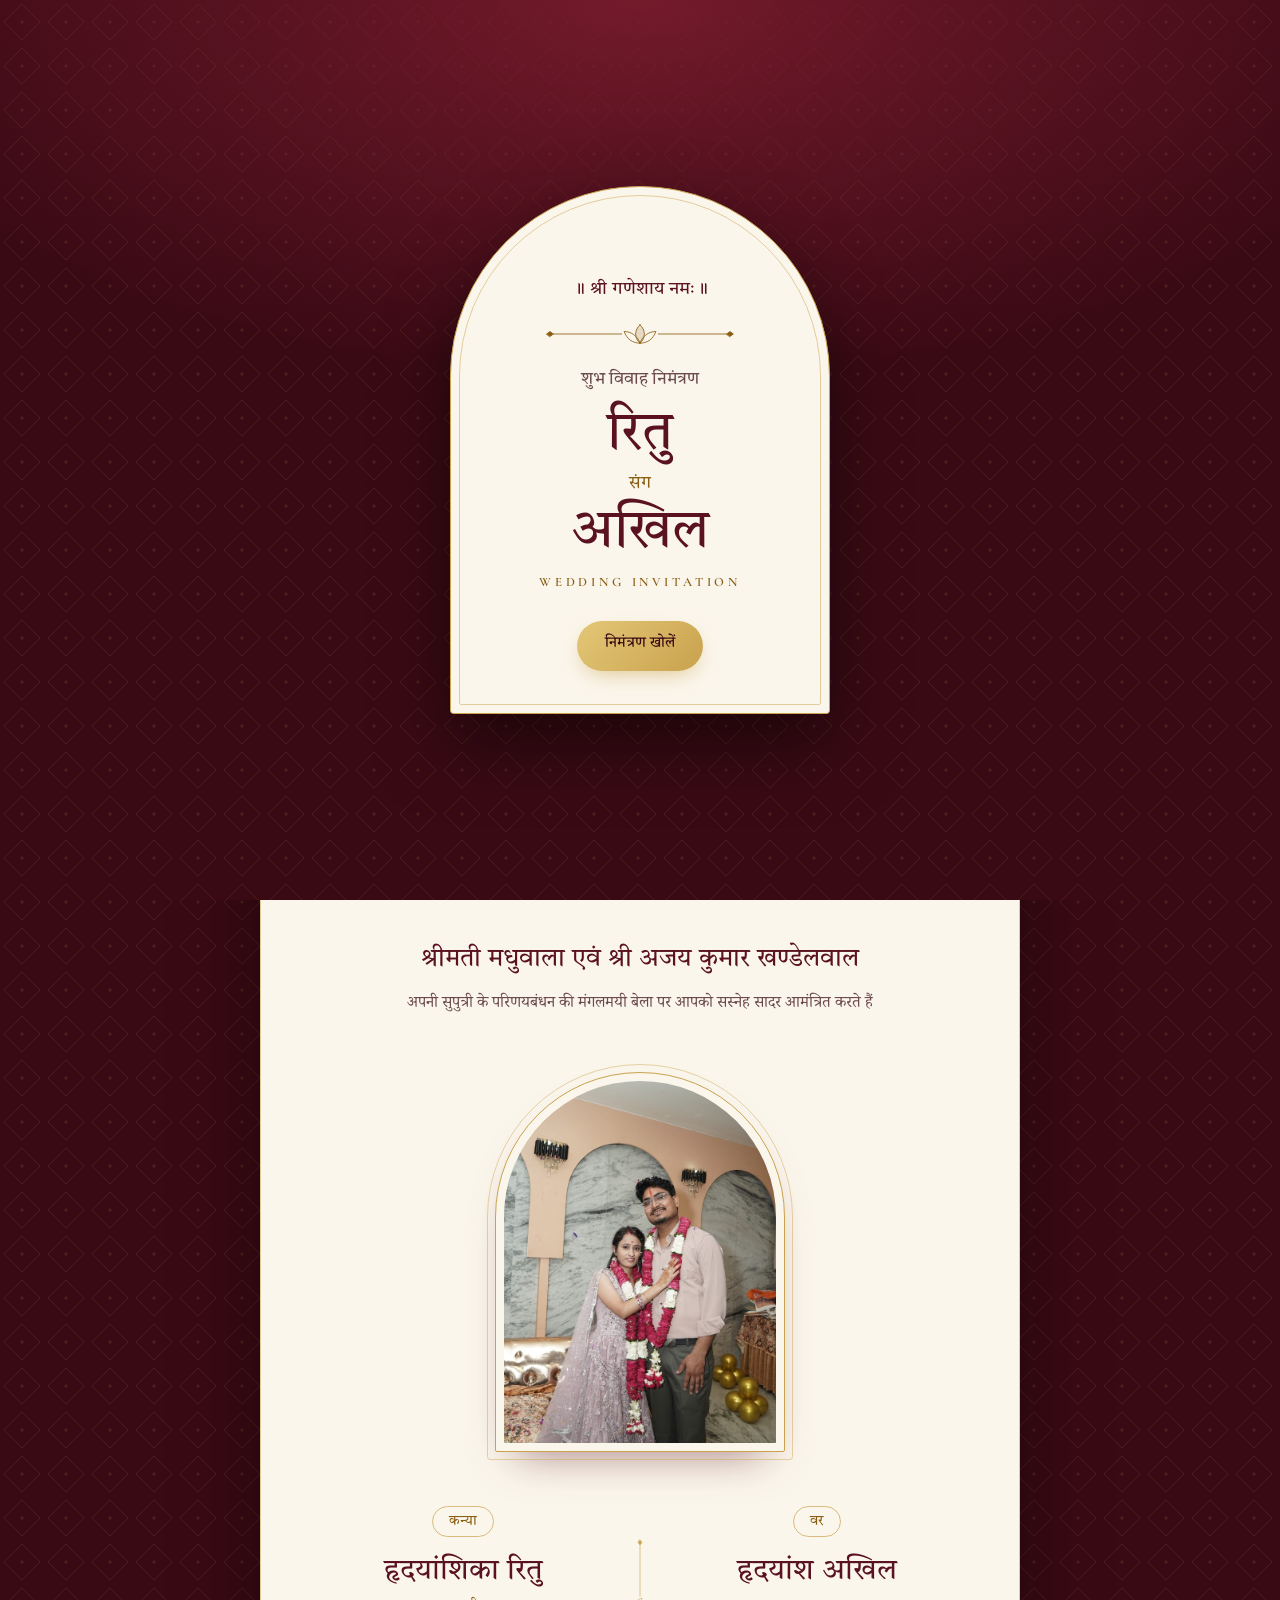
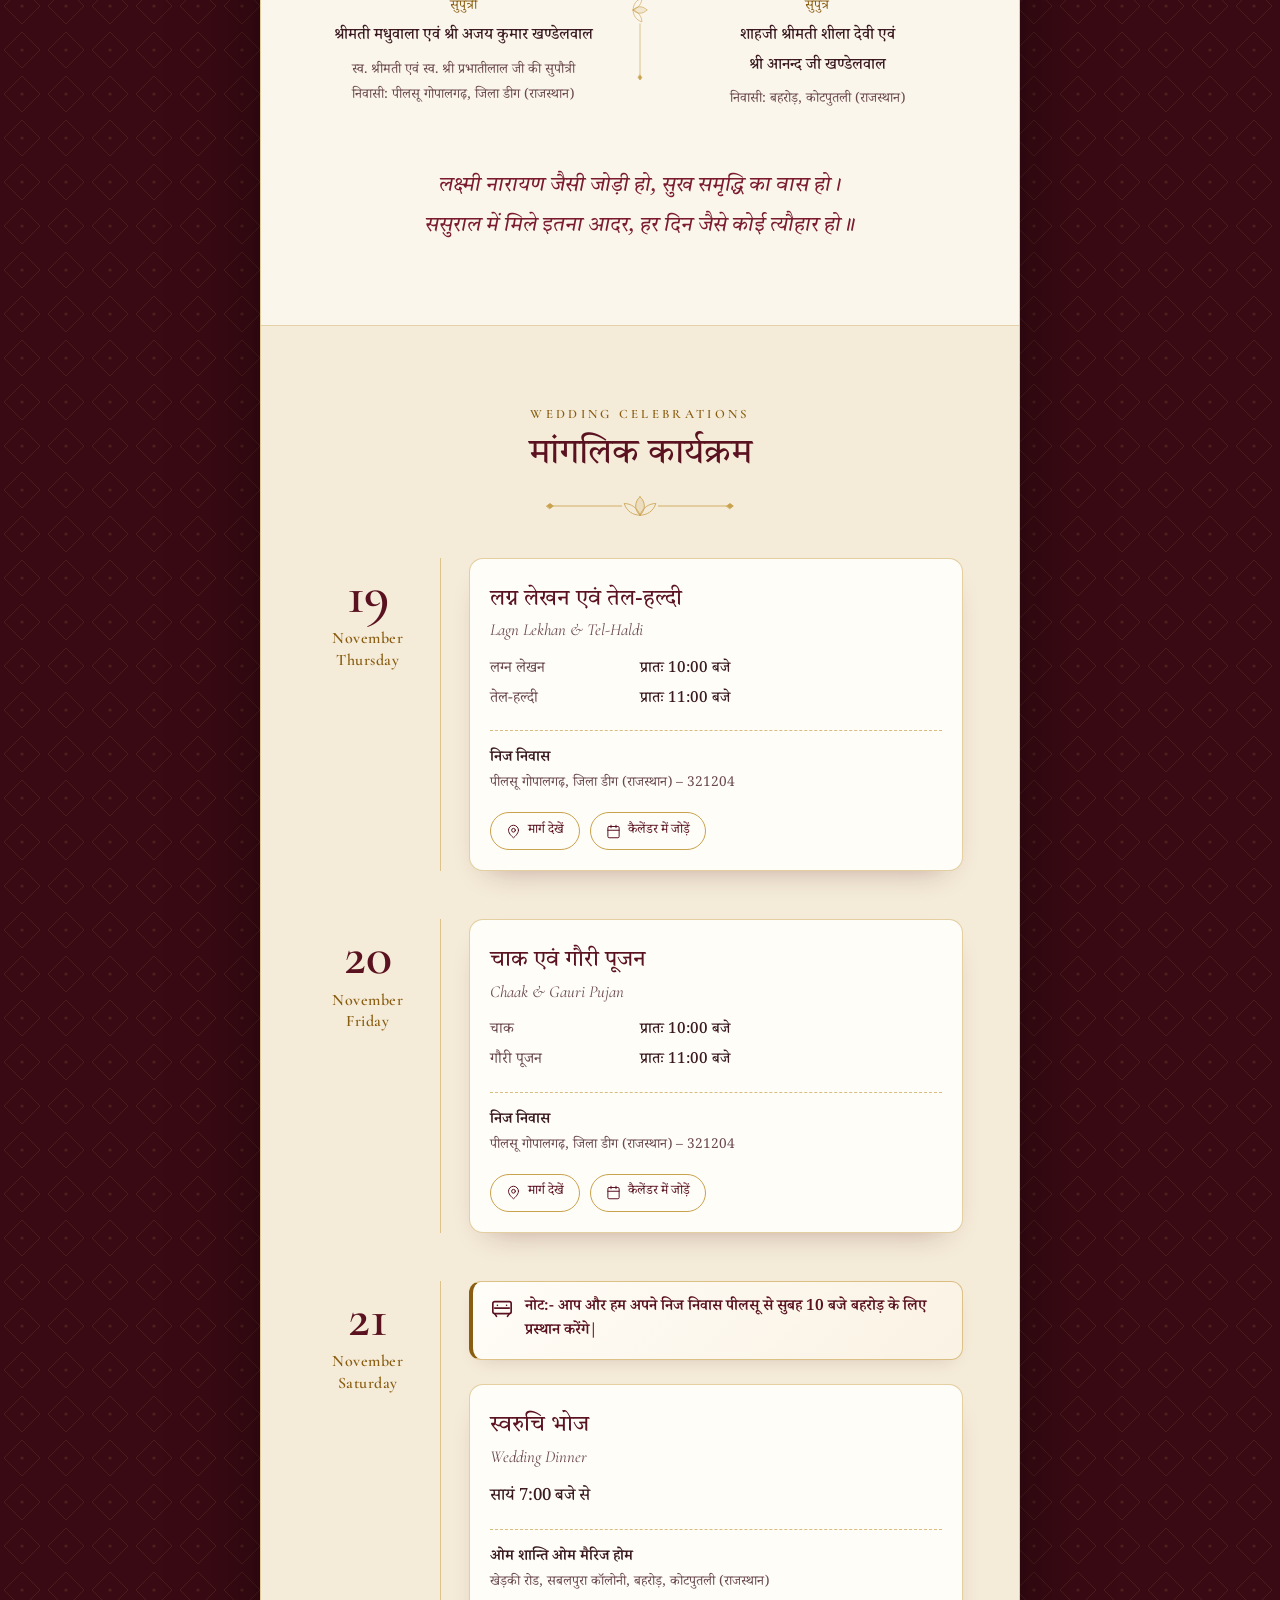
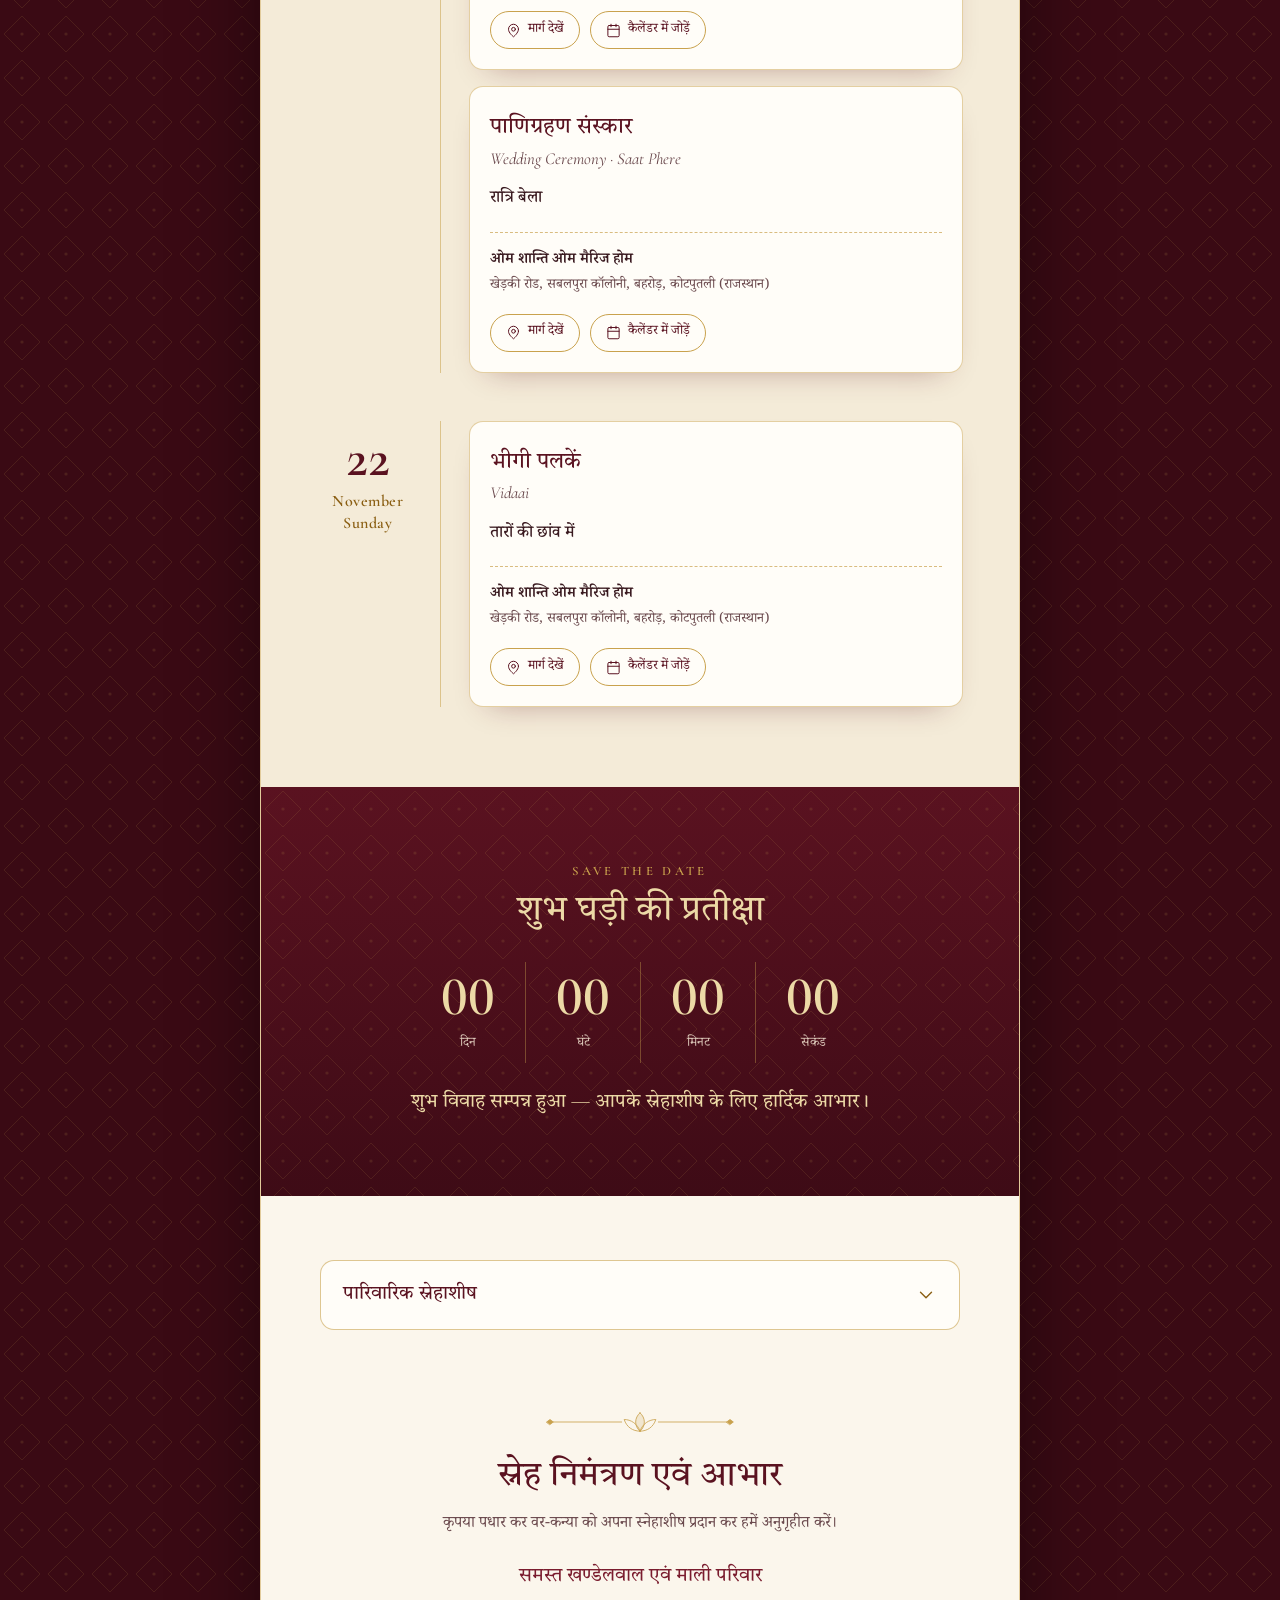
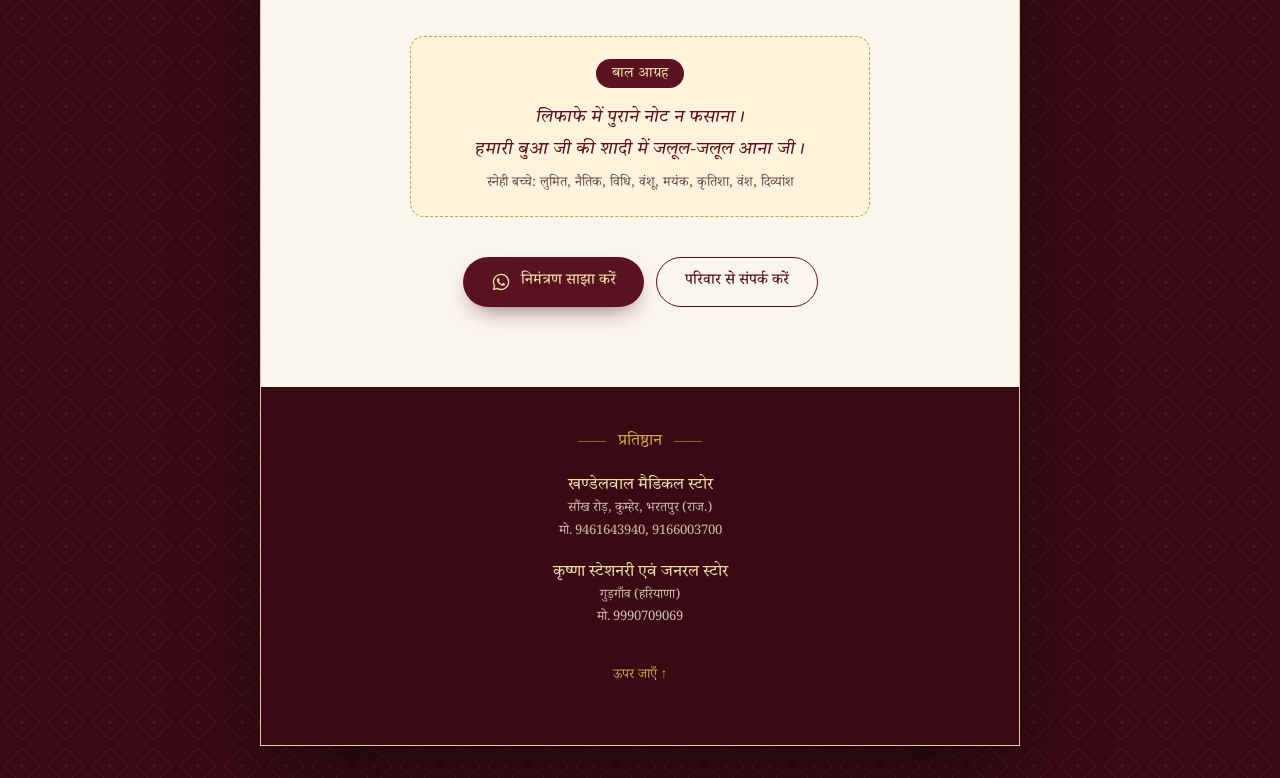
==== index.html @ 54315929 "Wedding invitation website: Ritu weds Akhil" ====
<!DOCTYPE html>
<html lang="hi">
<head>
  <meta charset="UTF-8">
  <meta name="viewport" content="width=device-width, initial-scale=1, viewport-fit=cover">

  <title>शुभ विवाह निमंत्रण | रितु संग अखिल</title>
  <meta name="description" content="ठा. श्री बाँकेबिहारी जी की असीम अनुकम्पा से, रितु और अखिल के शुभ विवाह समारोह में आप सस्नेह सादर आमंत्रित हैं।">
  <meta name="author" content="समस्त खण्डेलवाल एवं माली परिवार">
  <meta name="theme-color" content="#5A1220">

  <!-- Link preview (WhatsApp / Facebook). For best results set og:image to an absolute https URL after deploying. -->
  <meta property="og:type" content="website">
  <meta property="og:url" content="https://khandelwalsinvite.github.io/ritu-weds-akhil/">
  <meta property="og:title" content="शुभ विवाह निमंत्रण: रितु संग अखिल">
  <meta property="og:description" content="ठा. श्री बाँकेबिहारी जी की असीम अनुकम्पा से, रितु और अखिल के शुभ विवाह समारोह में आप सस्नेह सादर आमंत्रित हैं।">
  <meta property="og:image" content="https://khandelwalsinvite.github.io/ritu-weds-akhil/assets/images/couple.jpg">
  <meta property="og:image:width" content="682">
  <meta property="og:image:height" content="1024">
  <meta property="og:site_name" content="रितु संग अखिल – शुभ विवाह निमंत्रण">
  <meta name="twitter:card" content="summary_large_image">

  <link rel="icon" type="image/svg+xml" href="assets/icons/favicon.svg">
  <link rel="icon" type="image/png" sizes="64x64" href="assets/icons/favicon.png">
  <link rel="shortcut icon" href="favicon.ico">
  <link rel="apple-touch-icon" href="assets/icons/favicon.png">

  <link rel="preconnect" href="https://fonts.googleapis.com">
  <link rel="preconnect" href="https://fonts.gstatic.com" crossorigin>
  <link href="https://fonts.googleapis.com/css2?family=Cormorant+Garamond:ital,wght@0,400;0,500;0,600;1,400;1,500&family=Noto+Serif+Devanagari:wght@400;500;600&family=Tiro+Devanagari+Hindi:ital@0;1&display=swap" rel="stylesheet">

  <link rel="stylesheet" href="styles.css">
  <script>document.documentElement.classList.add('js');</script>
</head>
<body>

  <!-- Reusable ornaments -->
  <svg width="0" height="0" style="position:absolute" aria-hidden="true" focusable="false">
    <defs>
      <!-- Lotus divider -->
      <symbol id="lotus" viewBox="0 0 240 28">
        <g fill="none" stroke="currentColor" stroke-width="1" stroke-linecap="round">
          <path d="M16 14H98M142 14H224"/>
          <path d="M120 3C113 9 113 19 120 25C127 19 127 9 120 3Z" fill="currentColor" fill-opacity=".18"/>
          <path d="M120 25C111 25 104 20 101 11C109 11 117 16 120 25Z"/>
          <path d="M120 25C129 25 136 20 139 11C131 11 123 16 120 25Z"/>
          <path d="M8 14l4-3 4 3-4 3z M224 14l4-3 4 3-4 3z" fill="currentColor"/>
        </g>
      </symbol>
      <!-- Fan-shaped corner flourish (drawn from the top-left corner) -->
      <symbol id="corner" viewBox="0 0 48 48">
        <g fill="none" stroke="currentColor" stroke-width="1" stroke-linecap="round">
          <path d="M3 13A10 10 0 0 0 13 3"/>
          <path d="M3 24A21 21 0 0 0 24 3"/>
          <path d="M3 35A32 32 0 0 0 35 3"/>
          <circle cx="3" cy="3" r="1.8" fill="currentColor"/>
        </g>
      </symbol>
    </defs>
  </svg>

  <audio id="weddingAudio" loop preload="none"></audio>

  <button id="musicToggleBtn" class="music-toggle" type="button" aria-label="संगीत चलाएँ" hidden>
    <svg class="ico-on" viewBox="0 0 24 24" fill="none" stroke="currentColor" stroke-width="1.6" stroke-linecap="round" stroke-linejoin="round"><path d="M11 5 6 9H2v6h4l5 4V5z"/><path d="M15.5 8.5a5 5 0 0 1 0 7M19 5a10 10 0 0 1 0 14"/></svg>
    <svg class="ico-off" viewBox="0 0 24 24" fill="none" stroke="currentColor" stroke-width="1.6" stroke-linecap="round" stroke-linejoin="round"><path d="M11 5 6 9H2v6h4l5 4V5z"/><path d="m22 9-6 6m0-6 6 6"/></svg>
  </button>

  <!-- Opening screen -->
  <div id="openingOverlay" class="opening" hidden>
    <div class="opening-arch">
      <p class="mantra" data-text="mantra"></p>
      <svg class="divider" aria-hidden="true"><use href="#lotus"/></svg>
      <p class="opening-label">शुभ विवाह निमंत्रण</p>
      <p class="opening-names"><span data-text="brideName"></span> <i>संग</i> <span data-text="groomName"></span></p>
      <p class="opening-en">Wedding Invitation</p>
      <button id="openInvitationBtn" class="btn btn-gold" type="button">निमंत्रण खोलें</button>
    </div>
  </div>

  <main class="sheet" id="mainContent">

    <!-- ============ HERO ============ -->
    <header class="hero" id="top">
      <div class="frame" aria-hidden="true">
        <svg class="corner c-tl"><use href="#corner"/></svg>
        <svg class="corner c-tr"><use href="#corner"/></svg>
        <svg class="corner c-bl"><use href="#corner"/></svg>
        <svg class="corner c-br"><use href="#corner"/></svg>
      </div>

      <div class="hero-inner">
        <p class="mantra" data-text="mantra"></p>
        <p class="blessing" data-text="blessing"></p>
        <svg class="divider" aria-hidden="true"><use href="#lotus"/></svg>

        <p class="hero-label" data-text="heroLabel"></p>
        <h1 class="names">
          <span class="name" data-text="brideName"></span>
          <span class="sang">संग</span>
          <span class="name" data-text="groomName"></span>
        </h1>
        <p class="names-en"><span data-text="brideNameEn"></span> &amp; <span data-text="groomNameEn"></span></p>

        <div class="hero-date">
          <span class="hd-main" data-text="dateHi"></span>
          <span class="hd-en" data-text="dateEn"></span>
        </div>
        <p class="hero-place" data-text="place"></p>
      </div>

      <a class="scroll-cue" href="#invite" aria-label="नीचे देखें">
        <svg viewBox="0 0 24 24" fill="none" stroke="currentColor" stroke-width="1.5" stroke-linecap="round" stroke-linejoin="round"><path d="m6 9 6 6 6-6"/></svg>
      </a>
    </header>

    <!-- ============ INVITATION & FAMILIES ============ -->
    <section class="section invite" id="invite">
      <p class="host" data-text="hostParents"></p>
      <p class="lead" data-text="inviteLine"></p>

      <figure class="arch" id="couplePhotoContainer">
        <img id="couplePhotoImg" src="assets/images/couple.jpg" alt="रितु और अखिल" width="682" height="1024" loading="lazy">
      </figure>

      <div class="pair">
        <article class="person">
          <span class="role">कन्या</span>
          <h2 class="person-name" id="brideFull"></h2>
          <p class="rel" id="brideRel"></p>
          <p class="parents" id="brideParents"></p>
          <p class="meta" id="brideGrand"></p>
          <p class="meta" id="brideRes"></p>
        </article>
        <span class="pair-sep" aria-hidden="true"><svg><use href="#lotus"/></svg></span>
        <article class="person">
          <span class="role">वर</span>
          <h2 class="person-name" id="groomFull"></h2>
          <p class="rel" id="groomRel"></p>
          <p class="parents" id="groomParents"></p>
          <p class="meta" id="groomRes"></p>
        </article>
      </div>

      <blockquote class="shloka" id="shloka"></blockquote>
    </section>

    <!-- ============ EVENTS ============ -->
    <section class="section events" id="sectionEvents" aria-labelledby="eventsHeading">
      <header class="section-head">
        <p class="eyebrow">Wedding Celebrations</p>
        <h2 id="eventsHeading">मांगलिक कार्यक्रम</h2>
        <svg class="divider" aria-hidden="true"><use href="#lotus"/></svg>
      </header>

      <div id="eventsContainer" class="days"></div>

      <p id="busNote" class="bus-note" hidden>
        <svg viewBox="0 0 24 24" fill="none" stroke="currentColor" stroke-width="1.5" stroke-linecap="round" stroke-linejoin="round" aria-hidden="true"><rect x="4" y="3" width="16" height="14" rx="2"/><path d="M4 11h16M7 17v3M17 17v3"/><circle cx="8" cy="14" r=".6" fill="currentColor"/><circle cx="16" cy="14" r=".6" fill="currentColor"/></svg>
        <span id="busNoteText"></span>
      </p>
    </section>

    <!-- ============ COUNTDOWN ============ -->
    <section class="countdown" id="sectionCountdown" aria-labelledby="cdHeading">
      <p class="eyebrow">Save the Date</p>
      <h2 id="cdHeading">शुभ घड़ी की प्रतीक्षा</h2>
      <div class="cd-grid" role="timer" aria-live="off">
        <div><b id="cdDays">00</b><span>दिन</span></div>
        <div><b id="cdHours">00</b><span>घंटे</span></div>
        <div><b id="cdMinutes">00</b><span>मिनट</span></div>
        <div><b id="cdSeconds">00</b><span>सेकंड</span></div>
      </div>
      <p id="cdDone" class="cd-done" hidden>शुभ विवाह सम्पन्न हुआ — आपके स्नेहाशीष के लिए हार्दिक आभार।</p>
    </section>

    <!-- ============ FAMILY GREETINGS ============ -->
    <section class="section greetings" id="sectionGreetings" hidden>
      <details id="greetDetails">
        <summary>
          <span>पारिवारिक स्नेहाशीष</span>
          <svg viewBox="0 0 24 24" fill="none" stroke="currentColor" stroke-width="1.5" stroke-linecap="round" stroke-linejoin="round" aria-hidden="true"><path d="m6 9 6 6 6-6"/></svg>
        </summary>
        <div id="greetBody" class="greet-body"></div>
      </details>
    </section>

    <!-- ============ CLOSING ============ -->
    <section class="section closing">
      <svg class="divider" aria-hidden="true"><use href="#lotus"/></svg>
      <h2 id="closingHeading"></h2>
      <p class="closing-text" id="closingMessage"></p>
      <p class="signoff" id="familySignoff"></p>

      <div id="balAagrah" class="bal" hidden>
        <span class="bal-label">बाल आग्रह</span>
        <p class="bal-quote" id="balQuote"></p>
        <p class="bal-kids" id="balKids"></p>
      </div>

      <div class="actions">
        <button id="btnShareWhatsapp" class="btn btn-maroon" type="button">
          <svg viewBox="0 0 24 24" fill="currentColor" aria-hidden="true"><path d="M12.04 2C6.58 2 2.13 6.45 2.13 11.91c0 1.75.46 3.45 1.32 4.95L2.05 22l5.25-1.38a9.9 9.9 0 0 0 4.74 1.21c5.46 0 9.91-4.45 9.91-9.91 0-2.65-1.03-5.14-2.9-7.01A9.82 9.82 0 0 0 12.04 2Zm0 18.15c-1.48 0-2.93-.39-4.19-1.14l-.3-.18-3.12.82.83-3.04-.2-.32a8.2 8.2 0 0 1-1.26-4.38c0-4.54 3.7-8.24 8.25-8.24 2.2 0 4.26.86 5.82 2.42a8.18 8.18 0 0 1 2.41 5.83c0 4.54-3.7 8.23-8.24 8.23Zm4.52-6.16c-.25-.12-1.47-.72-1.7-.8-.22-.09-.39-.13-.55.12-.17.25-.64.8-.79.97-.14.17-.29.19-.54.06-.25-.12-1.05-.39-2-1.24-.74-.66-1.24-1.47-1.38-1.72-.15-.25-.02-.38.11-.51.11-.11.25-.29.37-.44.13-.14.17-.25.25-.41.08-.17.04-.31-.02-.44-.06-.12-.55-1.33-.76-1.82-.2-.48-.4-.41-.55-.42h-.47c-.17 0-.44.06-.67.31-.23.25-.86.85-.86 2.05s.88 2.36 1 2.53c.13.17 1.72 2.62 4.16 3.67.58.25 1.03.4 1.38.51.58.19 1.11.16 1.53.1.47-.07 1.43-.59 1.64-1.17.2-.58.2-1.08.14-1.18-.06-.1-.22-.16-.3-.2Z"/></svg>
          <span>निमंत्रण साझा करें</span>
        </button>
        <a id="btnContact" class="btn btn-outline" href="#" target="_blank" rel="noopener noreferrer">परिवार से संपर्क करें</a>
      </div>
    </section>

    <footer class="footer">
      <div id="firms" class="firms"></div>
      <button id="btnBackToTop" class="to-top" type="button">ऊपर जाएँ ↑</button>
    </footer>
  </main>

  <script src="config.js"></script>
  <script src="script.js"></script>
</body>
</html>
---- styles.css ----
/* ==========================================================================
   शुभ विवाह निमंत्रण — Traditional Indian wedding invitation
   Palette: deep maroon · antique gold · warm ivory
   Type:    Tiro Devanagari Hindi (display) · Noto Serif Devanagari (text)
            Cormorant Garamond (English captions)
   Mobile-first; scales up at 640px and 800px.
   ========================================================================== */

:root {
  --maroon: #5a1220;
  --maroon-2: #7a1c2e;
  --maroon-deep: #3a0a14;
  --gold: #c9a24d;
  --gold-light: #ecd9a6;
  --gold-dark: #8a5e12;
  --ivory: #fbf6ec;
  --ivory-2: #f4ebd8;
  --paper: #fffdf8;
  --ink: #3a1a20;
  --muted: #6b4a4e;

  --f-display: "Tiro Devanagari Hindi", "Noto Serif Devanagari", "Mukta", serif;
  --f-body: "Noto Serif Devanagari", "Tiro Devanagari Hindi", Georgia, serif;
  --f-en: "Cormorant Garamond", Georgia, "Times New Roman", serif;

  --lattice: url("data:image/svg+xml,%3Csvg xmlns='http://www.w3.org/2000/svg' width='44' height='44' viewBox='0 0 44 44'%3E%3Cpath d='M22 4l18 18-18 18L4 22z' fill='none' stroke='%23c9a24d' stroke-opacity='.13'/%3E%3Ccircle cx='22' cy='22' r='1.6' fill='%23c9a24d' fill-opacity='.14'/%3E%3C/svg%3E");
}

/* ---------- Base ---------- */
*, *::before, *::after { box-sizing: border-box; margin: 0; padding: 0; }
[hidden] { display: none !important; }

html {
  -webkit-text-size-adjust: 100%;
  scroll-behavior: smooth;
  background: var(--maroon-deep);
}
@media (prefers-reduced-motion: reduce) { html { scroll-behavior: auto; } }

body {
  font-family: var(--f-body);
  font-size: 1rem;
  line-height: 1.85;
  color: var(--ink);
  background: var(--maroon-deep) var(--lattice);
  -webkit-font-smoothing: antialiased;
  overflow-x: hidden;
}

img, svg { display: block; max-width: 100%; }
a { color: inherit; text-decoration: none; }
button { font: inherit; color: inherit; background: none; border: 0; cursor: pointer; }
:focus-visible { outline: 2px solid var(--gold); outline-offset: 3px; }

h1, h2, h3 { font-weight: 400; text-wrap: balance; }
p { text-wrap: pretty; overflow-wrap: break-word; }

/* ---------- Sheet (the invitation card) ---------- */
.sheet {
  position: relative;
  max-width: 760px;
  margin: 0 auto;
  background: var(--ivory);
  overflow: hidden;
}
@media (min-width: 800px) {
  body { padding: 32px 0; }
  .sheet { box-shadow: 0 30px 80px rgba(0, 0, 0, 0.45); border: 1px solid rgba(201, 162, 77, 0.5); }
}

/* ---------- Shared pieces ---------- */
.divider { width: 200px; height: 24px; margin: 0 auto; color: var(--gold); }
.eyebrow {
  font-family: var(--f-en);
  font-size: 0.8rem;
  font-weight: 600;
  letter-spacing: 0.26em;
  text-transform: uppercase;
  color: var(--gold-dark);
  line-height: 1.4;
}
.section { padding: clamp(52px, 10vw, 80px) clamp(20px, 6vw, 56px); text-align: center; }
.section-head { margin-bottom: 40px; }
.section-head h2, .countdown h2 {
  font-family: var(--f-display);
  font-size: clamp(1.7rem, 6.5vw, 2.2rem);
  line-height: 1.4;
  color: var(--maroon);
  margin: 6px 0 14px;
}

.btn {
  display: inline-flex; align-items: center; justify-content: center; gap: 10px;
  min-height: 50px; padding: 0 28px;
  border-radius: 999px;
  font-size: 0.95rem; font-weight: 500; line-height: 1.2;
  transition: background 0.25s, color 0.25s, transform 0.25s, box-shadow 0.25s;
}
.btn svg { width: 20px; height: 20px; flex: none; }
.btn:hover { transform: translateY(-2px); }
.btn-gold { background: linear-gradient(135deg, #e3c777, #c9a24d); color: var(--maroon-deep); box-shadow: 0 8px 22px -8px rgba(201, 162, 77, 0.7); }
.btn-maroon { background: var(--maroon); color: var(--gold-light); box-shadow: 0 10px 24px -10px rgba(90, 18, 32, 0.7); }
.btn-maroon:hover { background: var(--maroon-2); }
.btn-outline { border: 1px solid var(--maroon); color: var(--maroon); }
.btn-outline:hover { background: var(--maroon); color: var(--gold-light); }

/* ---------- Music toggle ---------- */
.music-toggle {
  position: fixed; z-index: 60;
  top: calc(58px + env(safe-area-inset-top, 0px));
  right: calc(20px + env(safe-area-inset-right, 0px));
  width: 42px; height: 42px; border-radius: 50%;
  display: grid; place-items: center;
  background: rgba(58, 10, 20, 0.92);
  color: var(--gold-light);
  border: 1px solid rgba(201, 162, 77, 0.7);
  box-shadow: 0 6px 18px rgba(0, 0, 0, 0.3);
  transition: transform 0.25s;
}
.music-toggle:hover { transform: scale(1.06); }
.music-toggle svg { width: 20px; height: 20px; grid-area: 1 / 1; }
.music-toggle .ico-on { display: none; }
.music-toggle.playing .ico-on { display: block; }
.music-toggle.playing .ico-off { display: none; }
.music-toggle.playing { animation: ring 2.6s ease-out infinite; }
@keyframes ring {
  0% { box-shadow: 0 0 0 0 rgba(201, 162, 77, 0.55); }
  100% { box-shadow: 0 0 0 14px rgba(201, 162, 77, 0); }
}

/* ---------- Opening screen ---------- */
.opening {
  position: fixed; inset: 0; z-index: 100;
  display: grid; place-items: center;
  padding: 24px;
  background:
    radial-gradient(90% 60% at 50% 0%, rgba(122, 28, 46, 0.9), transparent 70%),
    var(--lattice),
    var(--maroon-deep);
  transition: opacity 0.8s ease, visibility 0.8s;
}
.opening.revealed { opacity: 0; visibility: hidden; pointer-events: none; }
.opening-arch {
  position: relative;
  width: min(88vw, 380px);
  padding: 86px 28px 42px;
  text-align: center;
  background: var(--ivory);
  border: 1px solid var(--gold);
  border-radius: 999px 999px 18px 18px;
  box-shadow: 0 30px 70px rgba(0, 0, 0, 0.5);
  transition: transform 0.8s ease;
}
.opening.revealed .opening-arch { transform: scale(0.94); }
.opening-arch::before {
  content: ""; position: absolute; inset: 8px;
  border: 1px solid rgba(201, 162, 77, 0.5);
  border-radius: 999px 999px 12px 12px;
  pointer-events: none;
}
.opening .mantra { font-family: var(--f-display); font-size: 1.15rem; color: var(--maroon); }
.opening .divider { color: var(--gold-dark); margin: 14px auto 18px; }
.opening-label { font-family: var(--f-display); font-size: 1.05rem; color: var(--muted); }
.opening-names {
  display: flex; flex-direction: column; align-items: center;
  font-family: var(--f-display); font-size: clamp(2.6rem, 13vw, 3.4rem);
  line-height: 1.25; color: var(--maroon); margin: 6px 0 4px;
}
.opening-names i { font-size: 1.05rem; font-style: normal; color: var(--gold-dark); line-height: 1.8; }
.opening-en {
  font-family: var(--f-en); font-size: 0.8rem; font-weight: 600;
  letter-spacing: 0.3em; text-transform: uppercase; color: var(--gold-dark);
  margin-bottom: 26px;
}

/* ---------- Hero ---------- */
.hero {
  position: relative;
  display: flex; flex-direction: column; justify-content: center;
  min-height: 100vh; min-height: 100svh;
  padding: calc(72px + env(safe-area-inset-top, 0px)) 30px 96px;
  text-align: center;
  color: #fff4de;
  background:
    radial-gradient(120% 70% at 50% 0%, #7a1c2e 0%, rgba(90, 18, 32, 0) 70%),
    var(--lattice),
    linear-gradient(180deg, #5a1220, #3e0b16);
}
@media (min-width: 800px) { .hero { min-height: 820px; } }

.frame { position: absolute; inset: 12px; border: 1px solid rgba(201, 162, 77, 0.55); pointer-events: none; }
.corner { position: absolute; width: 48px; height: 48px; color: var(--gold); }
.c-tl { top: -4px; left: -4px; }
.c-tr { top: -4px; right: -4px; transform: scaleX(-1); }
.c-bl { bottom: -4px; left: -4px; transform: scaleY(-1); }
.c-br { bottom: -4px; right: -4px; transform: scale(-1, -1); }

.hero-inner { position: relative; max-width: 460px; margin: 0 auto; }
.hero .mantra { font-family: var(--f-display); font-size: clamp(1.1rem, 4vw, 1.3rem); color: var(--gold-light); margin-bottom: 8px; }
.hero .blessing { font-size: 0.95rem; line-height: 1.8; color: rgba(255, 244, 222, 0.85); max-width: 28em; margin: 0 auto; }
.hero .divider { margin: 24px auto 26px; }
.hero-label { font-family: var(--f-display); font-size: 1.1rem; color: var(--gold); }

.names { display: flex; flex-direction: column; align-items: center; margin: 4px 0 0; }
.name {
  font-family: var(--f-display);
  font-size: clamp(3.8rem, 18vw, 6.2rem);
  line-height: 1.2;
  color: #f6e8bf;
  text-shadow: 0 2px 24px rgba(0, 0, 0, 0.35);
}
.sang {
  display: flex; align-items: center; gap: 14px;
  font-family: var(--f-display); font-size: 1.15rem; color: var(--gold); line-height: 1.6;
}
.sang::before, .sang::after { content: ""; width: 38px; height: 1px; background: linear-gradient(90deg, transparent, var(--gold)); }
.sang::after { transform: scaleX(-1); }
.names-en {
  font-family: var(--f-en); font-style: italic; font-size: 1.35rem; letter-spacing: 0.06em;
  color: rgba(255, 244, 222, 0.8); margin-top: 6px; line-height: 1.4;
}

.hero-date {
  width: min(100%, 320px); margin: 30px auto 0; padding: 14px 0;
  border-top: 1px solid rgba(201, 162, 77, 0.55); border-bottom: 1px solid rgba(201, 162, 77, 0.55);
}
.hd-main { display: block; font-family: var(--f-display); font-size: clamp(1.35rem, 5vw, 1.6rem); color: var(--gold-light); line-height: 1.5; }
.hd-en { display: block; font-family: var(--f-en); font-size: 0.95rem; letter-spacing: 0.16em; text-transform: uppercase; color: rgba(255, 244, 222, 0.75); }
.hero-place { margin-top: 18px; font-size: 0.9rem; color: rgba(255, 244, 222, 0.85); }

.scroll-cue {
  position: absolute; left: 50%; bottom: 30px; transform: translateX(-50%);
  width: 36px; height: 36px; color: var(--gold);
  animation: nudge 2.4s ease-in-out infinite;
}
.scroll-cue svg { width: 100%; height: 100%; }
@keyframes nudge { 0%, 100% { transform: translate(-50%, 0); } 50% { transform: translate(-50%, 7px); } }

/* ---------- Invitation & families ---------- */
.host { font-family: var(--f-display); font-size: clamp(1.25rem, 5vw, 1.55rem); line-height: 1.6; color: var(--maroon); max-width: 22em; margin: 0 auto 10px; }
.lead { color: var(--muted); max-width: 30em; margin: 0 auto; }

.arch {
  position: relative;
  width: min(76%, 290px);
  margin: 52px auto 54px;
  padding: 8px;
  border: 1px solid var(--gold);
  border-radius: 999px 999px 14px 14px;
  background: var(--ivory);
  box-shadow: 0 22px 44px -22px rgba(90, 18, 32, 0.55);
}
.arch::before {
  content: ""; position: absolute; inset: -9px;
  border: 1px solid rgba(201, 162, 77, 0.45);
  border-radius: 999px 999px 22px 22px;
  pointer-events: none;
}
.arch img { width: 100%; height: auto; aspect-ratio: 3 / 4; object-fit: cover; object-position: 50% 60%; border-radius: 999px 999px 8px 8px; }

.pair { display: grid; gap: 8px; max-width: 640px; margin: 0 auto; }
.pair-sep { position: relative; height: 40px; }
.pair-sep svg { position: absolute; max-width: none; left: 50%; top: 50%; width: 180px; height: 22px; transform: translate(-50%, -50%); color: var(--gold); }
.person .role {
  display: inline-block; padding: 1px 16px 0;
  border: 1px solid rgba(201, 162, 77, 0.7); border-radius: 999px;
  font-family: var(--f-display); font-size: 0.9rem; color: var(--gold-dark); line-height: 1.9;
}
.person-name { font-family: var(--f-display); font-size: clamp(1.5rem, 6vw, 1.8rem); line-height: 1.5; color: var(--maroon); margin: 12px 0 2px; }
.person .rel { font-size: 0.85rem; color: var(--gold-dark); }
.person .parents { font-weight: 500; margin: 2px auto 8px; max-width: 22em; text-wrap: balance; }
.person .meta { font-size: 0.85rem; color: var(--muted); line-height: 1.7; max-width: 20em; margin: 0 auto 2px; }

@media (min-width: 640px) {
  .pair { grid-template-columns: 1fr 28px 1fr; gap: 20px; }
  .pair-sep { height: auto; }
  .pair-sep svg { width: 150px; transform: translate(-50%, -50%) rotate(90deg); }
}

.shloka {
  max-width: 24em; margin: 52px auto 0;
  font-family: var(--f-display); font-style: italic;
  font-size: clamp(1.1rem, 4.4vw, 1.3rem); line-height: 1.9;
  color: var(--maroon-2);
}
.ln { display: block; text-wrap: balance; }

/* ---------- Events ---------- */
.events { background: var(--ivory-2); border-top: 1px solid rgba(201, 162, 77, 0.35); }
.days { display: grid; gap: 40px; max-width: 680px; margin: 0 auto; text-align: center; }
.day-cards { display: grid; gap: 16px; }

.day-date { display: flex; align-items: center; justify-content: center; gap: 14px; margin-bottom: 18px; }
.day-date::before, .day-date::after { content: ""; flex: 1; height: 1px; background: linear-gradient(90deg, transparent, var(--gold)); }
.day-date::after { transform: scaleX(-1); }
.dd-num { font-family: var(--f-en); font-weight: 600; font-size: 2.8rem; line-height: 1; color: var(--maroon); letter-spacing: -0.5px; }
.dg { font-family: var(--f-body); font-weight: 500; }
.dd-meta { font-family: var(--f-en); font-size: 1rem; color: var(--gold-dark); line-height: 1.35; text-align: left; font-weight: 600; letter-spacing: 0.5px; }

.event {
  padding: 24px 20px 20px;
  background: var(--paper);
  border: 1px solid rgba(201, 162, 77, 0.5);
  border-radius: 14px;
  box-shadow: 0 14px 30px -20px rgba(90, 18, 32, 0.45);
}
.event h3 { font-family: var(--f-display); font-size: clamp(1.25rem, 5vw, 1.4rem); line-height: 1.5; color: var(--maroon); }
.event .en { font-family: var(--f-en); font-style: italic; font-size: 1.05rem; color: var(--muted); line-height: 1.4; margin-top: 2px; }

.times { margin: 14px auto 0; display: grid; gap: 2px; max-width: 18em; }
.time-row { display: flex; justify-content: space-between; gap: 18px; font-size: 0.95rem; }
.time-row span:first-child { color: var(--muted); }
.time-row span:last-child { font-weight: 500; }
.times.single .time-row { justify-content: center; }
.times.single .time-row span:last-child { font-size: 1.05rem; color: var(--ink); }

.venue { margin-top: 16px; padding-top: 14px; border-top: 1px dashed rgba(201, 162, 77, 0.7); }
.venue strong { display: block; font-weight: 600; font-size: 0.95rem; }
.venue p { font-size: 0.85rem; color: var(--muted); line-height: 1.7; }

.event-actions { display: flex; flex-wrap: wrap; justify-content: center; gap: 10px; margin-top: 16px; }
.chip {
  display: inline-flex; align-items: center; gap: 7px;
  padding: 7px 15px; min-height: 38px;
  border: 1px solid var(--gold); border-radius: 999px;
  font-size: 0.82rem; line-height: 1.3; color: var(--maroon);
  transition: background 0.25s, color 0.25s;
}
.chip svg { width: 15px; height: 15px; }
.chip:hover { background: var(--maroon); border-color: var(--maroon); color: var(--gold-light); }

.bus-note {
  display: flex; align-items: center; justify-content: center; gap: 10px;
  max-width: 520px; margin: 36px auto 0; padding: 12px 18px;
  background: var(--paper); border: 1px solid rgba(201, 162, 77, 0.5); border-radius: 12px;
  font-size: 0.9rem; color: var(--maroon); text-align: left; line-height: 1.7;
}
.bus-note svg { width: 22px; height: 22px; flex: none; color: var(--gold-dark); }

@media (min-width: 720px) {
  .days { gap: 48px; }
  .day { display: grid; grid-template-columns: 124px 1fr; gap: 28px; text-align: left; }
  .day-date { flex-direction: column; justify-content: flex-start; gap: 6px; margin: 0; padding-top: 10px; position: relative; }
  .day-date::before, .day-date::after { display: none; }
  .dd-num { font-size: 3.4rem; }
  .dd-meta { text-align: center; }
  .day-date { border-right: 1px solid rgba(201, 162, 77, 0.55); padding-right: 22px; margin-right: 0; }
  .event { text-align: left; }
  .times { margin-left: 0; max-width: 15em; }
  .times.single .time-row { justify-content: flex-start; }
  .event-actions { justify-content: flex-start; }
}

/* ---------- Countdown ---------- */
.countdown {
  padding: clamp(52px, 10vw, 76px) 20px;
  text-align: center; color: #fff4de;
  background: var(--lattice), linear-gradient(180deg, #5a1220, #3e0b16);
}
.countdown .eyebrow { color: var(--gold); }
.countdown h2 { color: var(--gold-light); }
.cd-grid { display: grid; grid-template-columns: repeat(4, 1fr); max-width: 460px; margin: 26px auto 0; }
.cd-grid > div { padding: 4px 4px; border-left: 1px solid rgba(201, 162, 77, 0.4); }
.cd-grid > div:first-child { border-left: 0; }
.cd-grid b {
  display: block; font-family: var(--f-en); font-weight: 600;
  font-size: clamp(2.3rem, 11vw, 3.4rem); line-height: 1.15;
  color: var(--gold-light); font-variant-numeric: lining-nums tabular-nums;
}
.cd-grid span { font-size: 0.82rem; color: rgba(255, 244, 222, 0.8); }
.cd-done { margin: 22px auto 0; max-width: 24em; font-family: var(--f-display); font-size: 1.2rem; color: var(--gold-light); }

/* ---------- Family greetings ---------- */
.greetings { padding-top: clamp(40px, 8vw, 64px); padding-bottom: 0; }
.greetings details { max-width: 640px; margin: 0 auto; border: 1px solid rgba(201, 162, 77, 0.6); border-radius: 14px; background: var(--paper); }
.greetings summary {
  display: flex; align-items: center; justify-content: space-between; gap: 12px;
  padding: 16px 22px; cursor: pointer; list-style: none;
  font-family: var(--f-display); font-size: 1.2rem; color: var(--maroon);
}
.greetings summary::-webkit-details-marker { display: none; }
.greetings summary svg { width: 22px; height: 22px; color: var(--gold-dark); transition: transform 0.3s; }
.greetings details[open] summary svg { transform: rotate(180deg); }
.greet-body { padding: 4px 22px 26px; }
.grp { margin-top: 24px; }
.grp-label {
  display: flex; align-items: center; justify-content: center; gap: 12px;
  font-family: var(--f-display); font-size: 0.98rem; color: var(--gold-dark); margin-bottom: 4px;
}
.grp-label::before, .grp-label::after { content: ""; width: 28px; height: 1px; background: var(--gold); opacity: 0.7; }
.grp-names { font-size: 0.95rem; line-height: 2; color: var(--ink); }
.grp-names .n { display: inline-block; }
.grp-names .n:not(:last-child)::after { content: "·"; color: var(--gold); margin: 0 0.55em; }

/* ---------- Closing ---------- */
.closing h2 { font-family: var(--f-display); font-size: clamp(1.6rem, 6.5vw, 2.1rem); line-height: 1.5; color: var(--maroon); margin: 18px 0 8px; }
.closing-text { max-width: 28em; margin: 0 auto; color: var(--muted); }
.signoff { font-family: var(--f-display); font-size: 1.2rem; color: var(--maroon-2); margin-top: 22px; line-height: 1.6; }

.bal { max-width: 460px; margin: 44px auto 0; padding: 22px 20px 20px; background: #fff3dc; border: 1px dashed var(--gold); border-radius: 14px; }
.bal-label {
  display: inline-block; padding: 1px 16px 0; border-radius: 999px;
  background: var(--maroon); color: var(--gold-light);
  font-family: var(--f-display); font-size: 0.9rem; line-height: 1.9;
}
.bal-quote { font-family: var(--f-display); font-style: italic; font-size: 1.1rem; line-height: 1.8; color: var(--maroon); margin: 12px 0 8px; }
.bal-kids { font-size: 0.85rem; color: var(--muted); line-height: 1.7; }

.actions { display: flex; flex-direction: column; align-items: center; gap: 12px; margin-top: 40px; }
.actions .btn { width: min(100%, 320px); }
@media (min-width: 560px) { .actions { flex-direction: row; justify-content: center; } .actions .btn { width: auto; } }

/* ---------- Footer ---------- */
.footer { padding: 40px 20px calc(48px + env(safe-area-inset-bottom, 0px)); text-align: center; background: var(--maroon-deep); color: rgba(255, 244, 222, 0.75); }
.firms-label { font-family: var(--f-display); font-size: 0.98rem; color: var(--gold); display: flex; align-items: center; justify-content: center; gap: 12px; }
.firms-label::before, .firms-label::after { content: ""; width: 28px; height: 1px; background: var(--gold); opacity: 0.6; }
.firms { display: grid; gap: 16px; max-width: 420px; margin: 0 auto; }
.firm strong { display: block; font-family: var(--f-display); font-weight: 400; font-size: 1.02rem; color: var(--gold-light); line-height: 1.6; }
.firm span { display: block; font-size: 0.82rem; line-height: 1.7; }
.to-top { margin-top: 26px; font-size: 0.85rem; color: var(--gold); padding: 8px 14px; }
.to-top:hover { text-decoration: underline; }

/* ---------- Gentle reveal on scroll ---------- */
@media (prefers-reduced-motion: no-preference) {
  .js .reveal { opacity: 0; transform: translateY(18px); transition: opacity 0.8s ease, transform 0.8s ease; }
  .js .reveal.in { opacity: 1; transform: none; }
}

/* ---------- Small phones ---------- */
@media (max-width: 360px) {
  .hero { padding-left: 22px; padding-right: 22px; }
  .event { padding: 22px 16px 18px; }
  .section { padding-left: 16px; padding-right: 16px; }
}

/* Inline 21st Bus Travel Banner */
.bus-banner-card {
  display: flex;
  align-items: flex-start;
  gap: 12px;
  padding: 14px 18px;
  background: linear-gradient(135deg, #FFFDF8 0%, #FAF2E3 100%);
  border: 1.5px solid rgba(201, 162, 77, 0.65);
  border-left: 4px solid var(--gold-dark);
  border-radius: 12px;
  box-shadow: 0 8px 20px -12px rgba(90, 18, 32, 0.25);
  margin-bottom: 8px;
  text-align: left;
}
.bus-banner-card svg {
  width: 22px;
  height: 22px;
  flex: none;
  color: var(--maroon);
  margin-top: 2px;
}
.bus-banner-card p {
  font-size: 0.96rem;
  line-height: 1.6;
  color: var(--maroon);
  font-weight: 600;
  margin: 0;
}
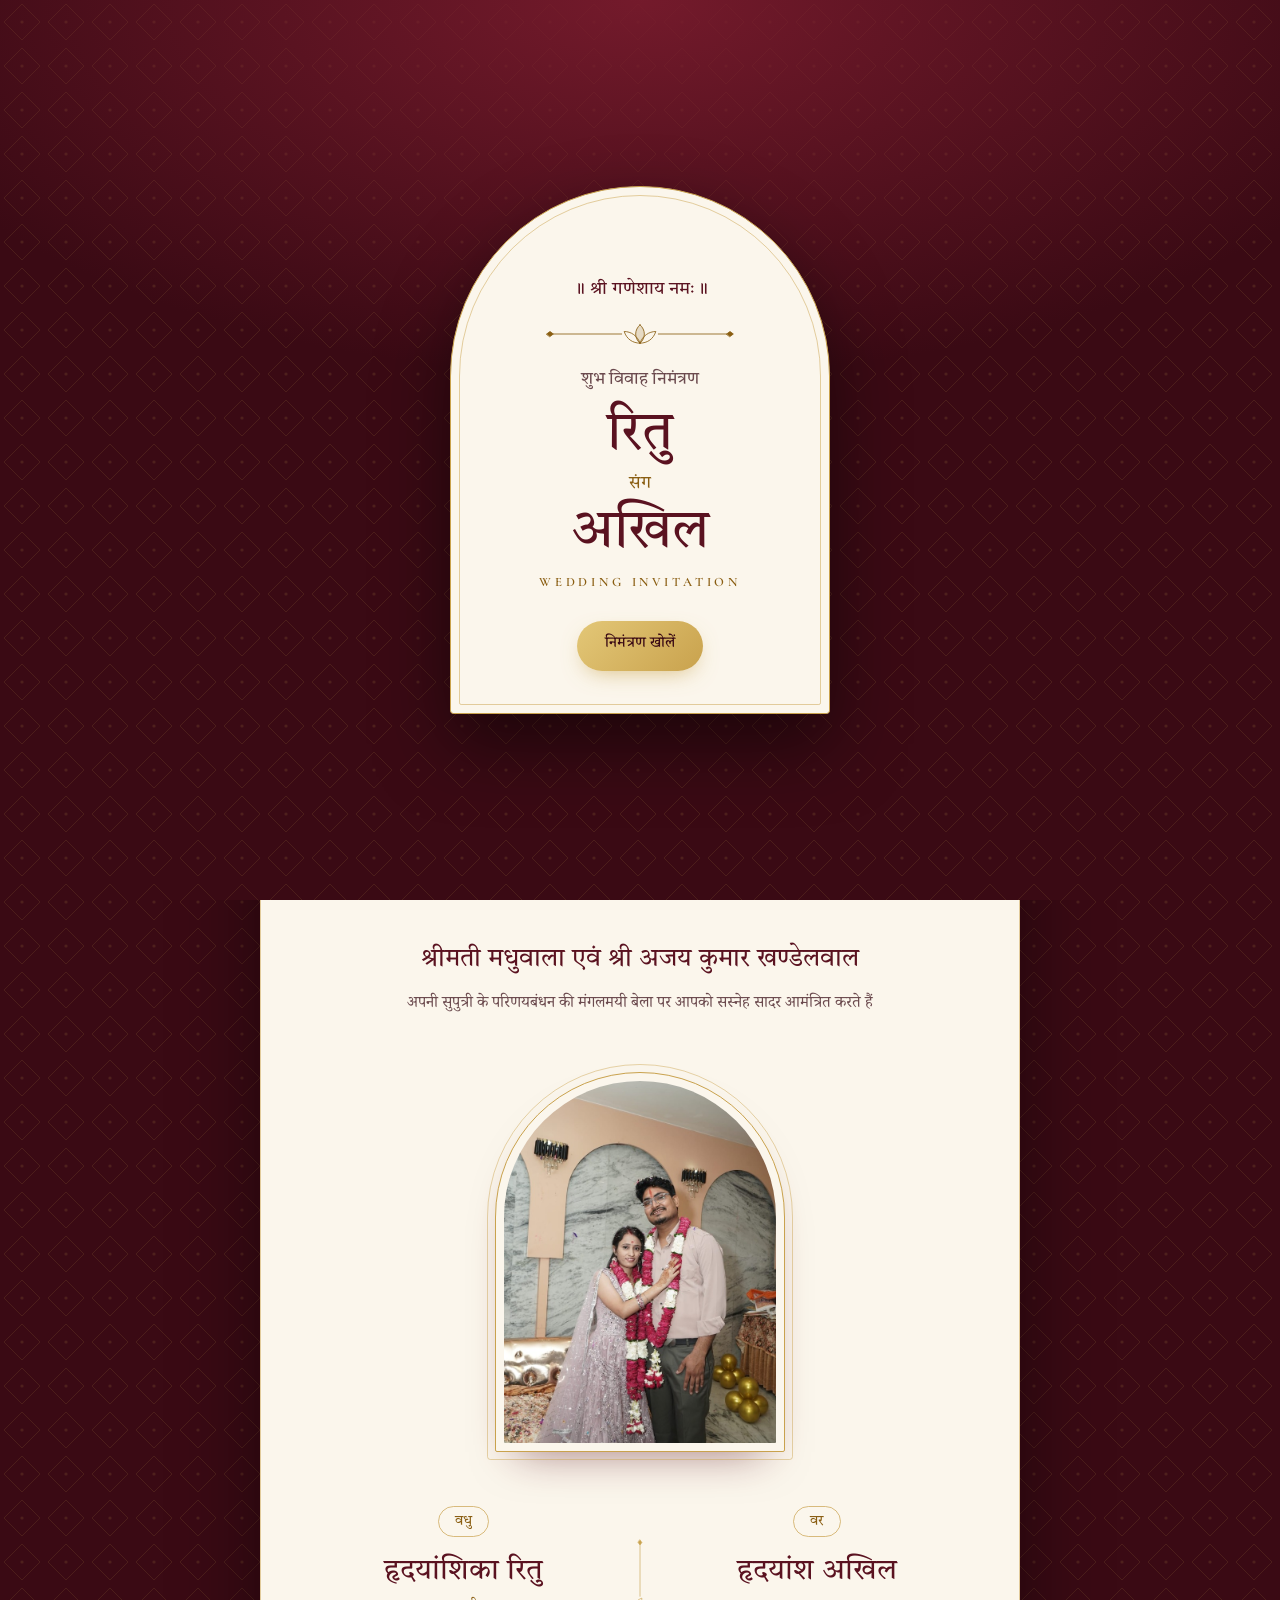
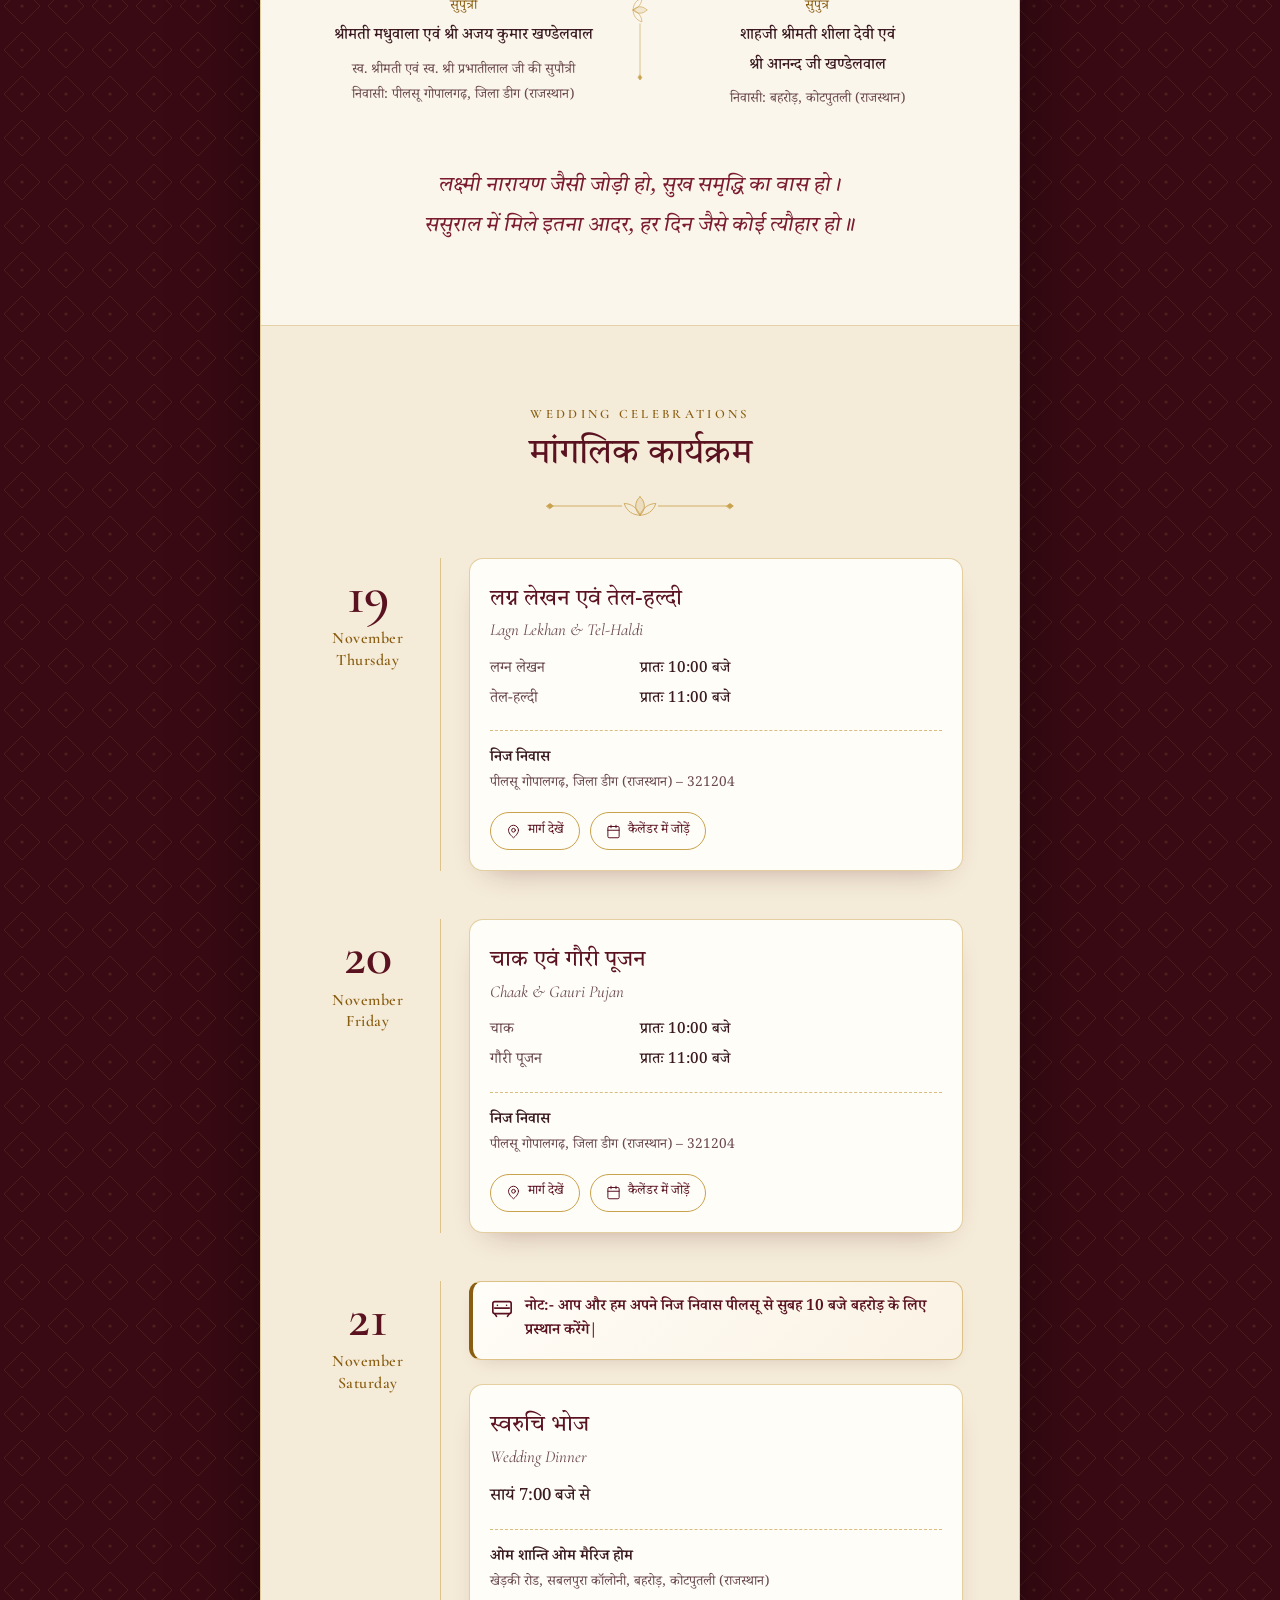
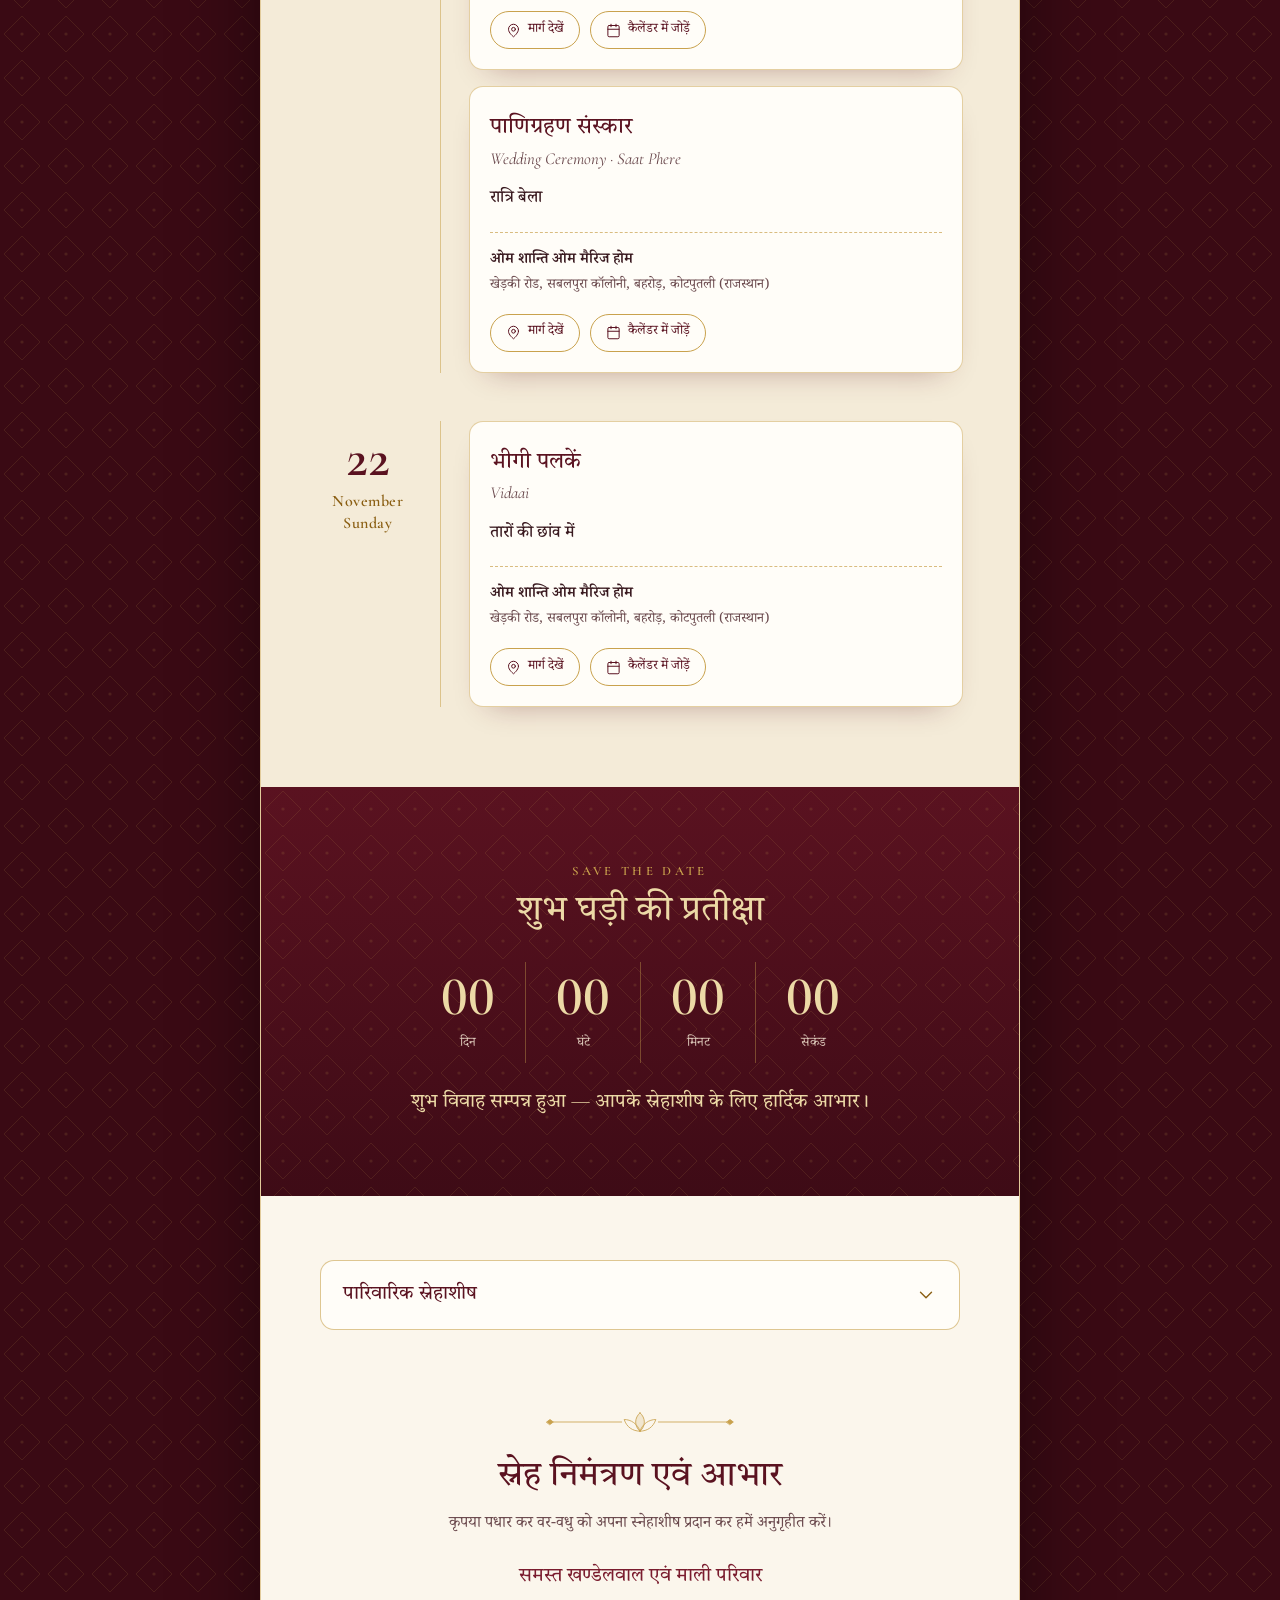
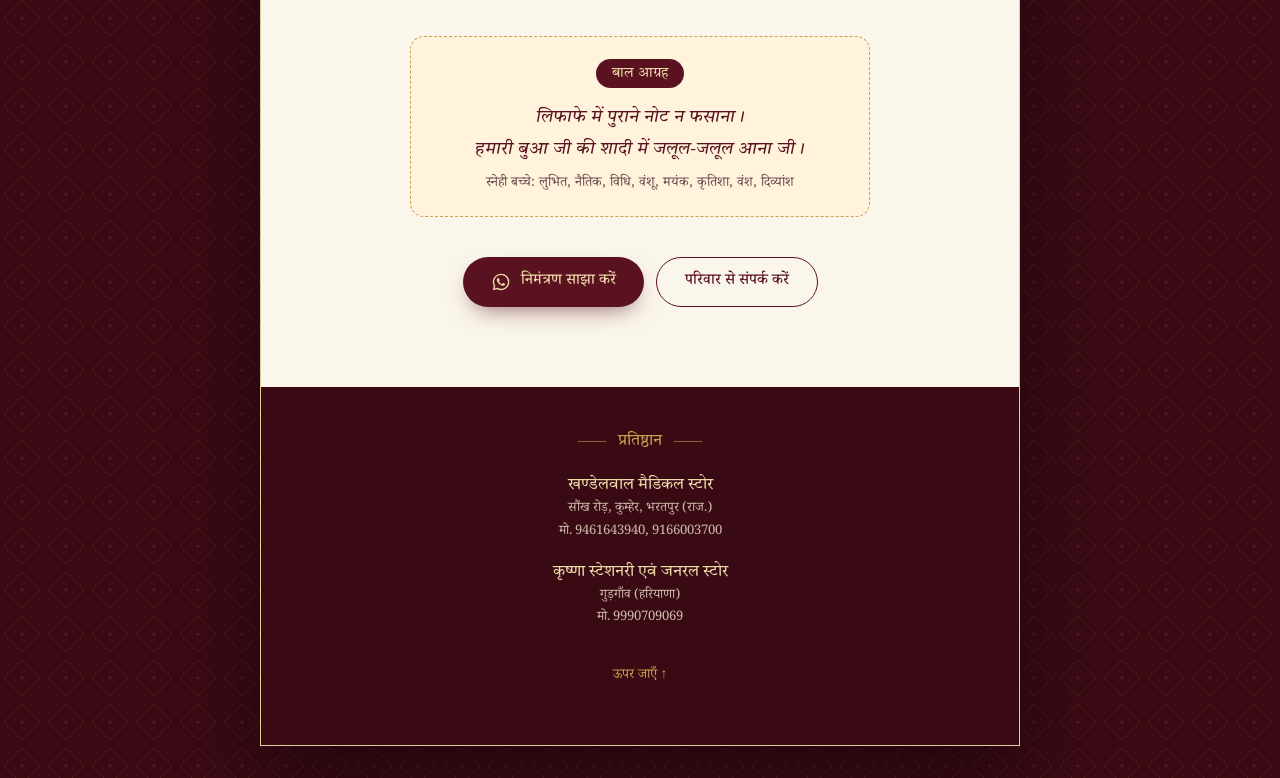
==== commit ea694dba: "Replace var-kanya with var-vadhu across website" ====
--- a/index.html
+++ b/index.html
@@ -125,7 +125,7 @@
 
       <div class="pair">
         <article class="person">
-          <span class="role">कन्या</span>
+          <span class="role">वधु</span>
           <h2 class="person-name" id="brideFull"></h2>
           <p class="rel" id="brideRel"></p>
           <p class="parents" id="brideParents"></p>
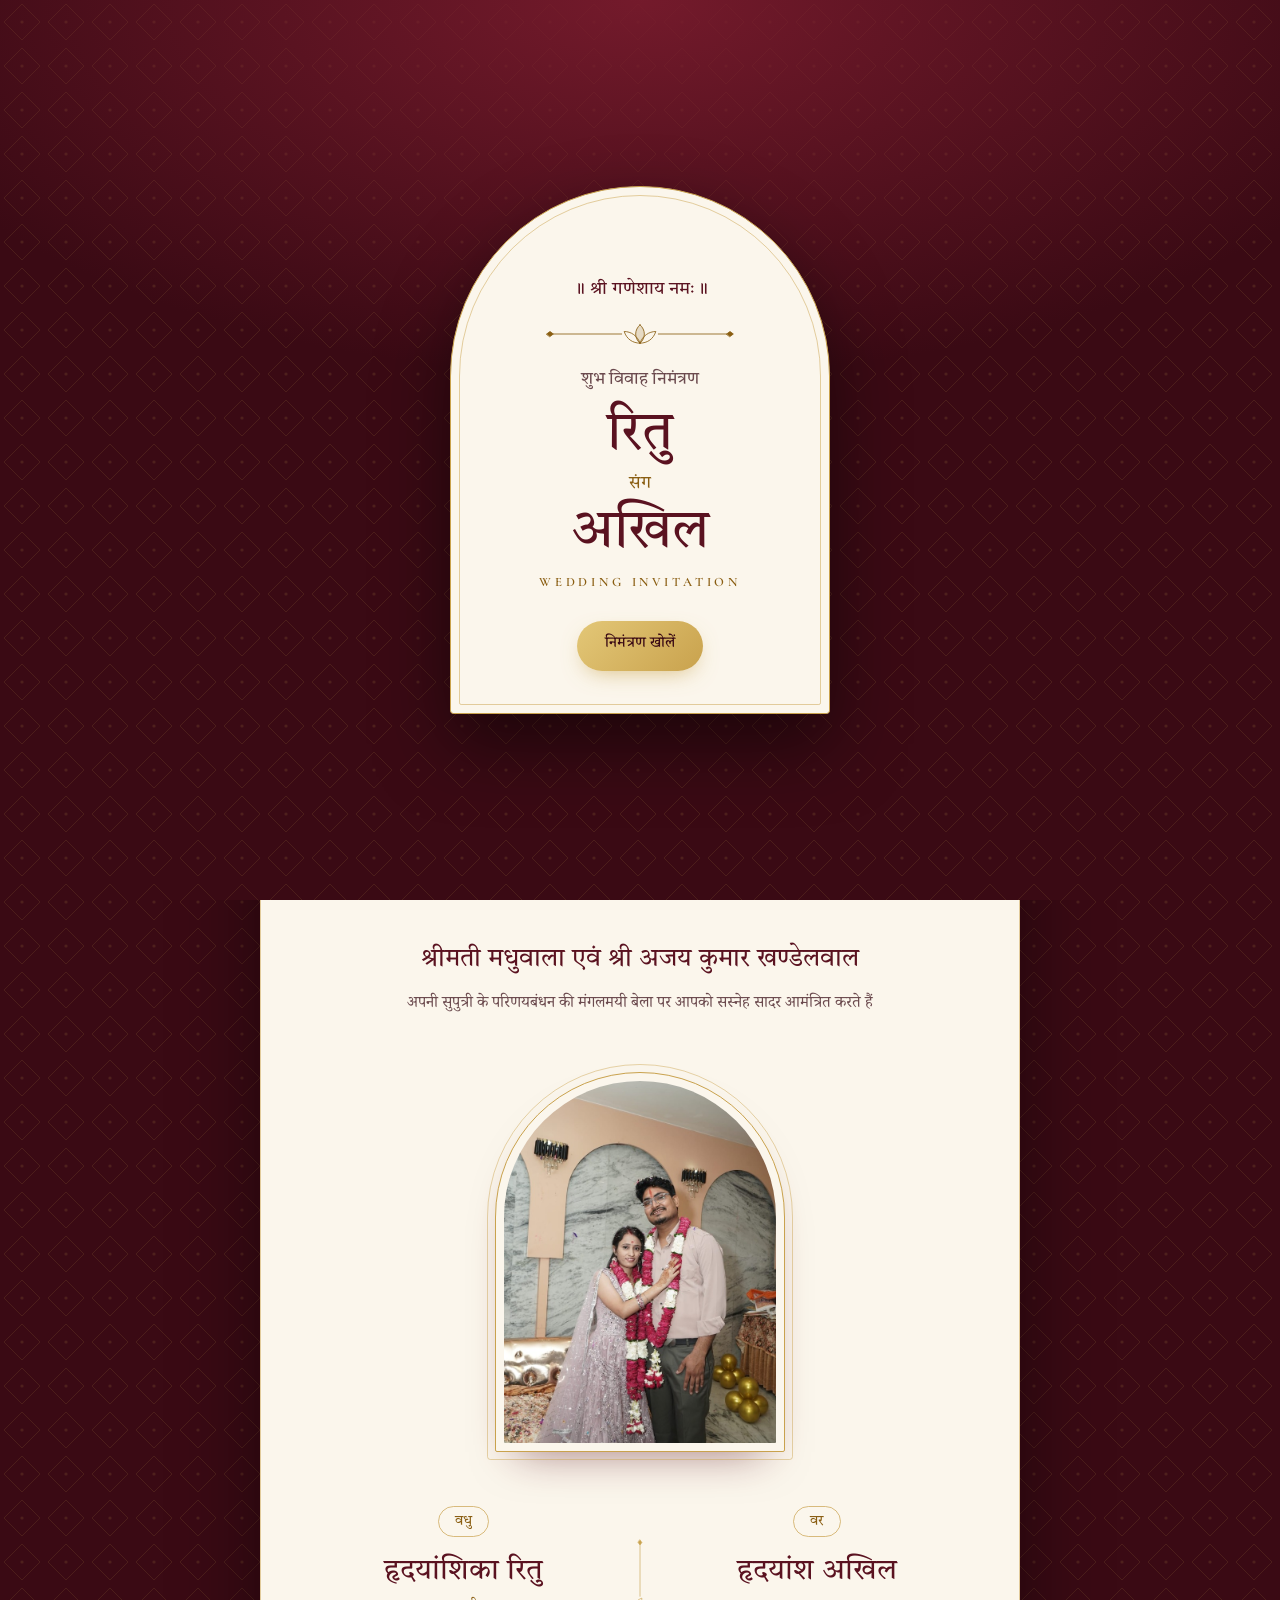
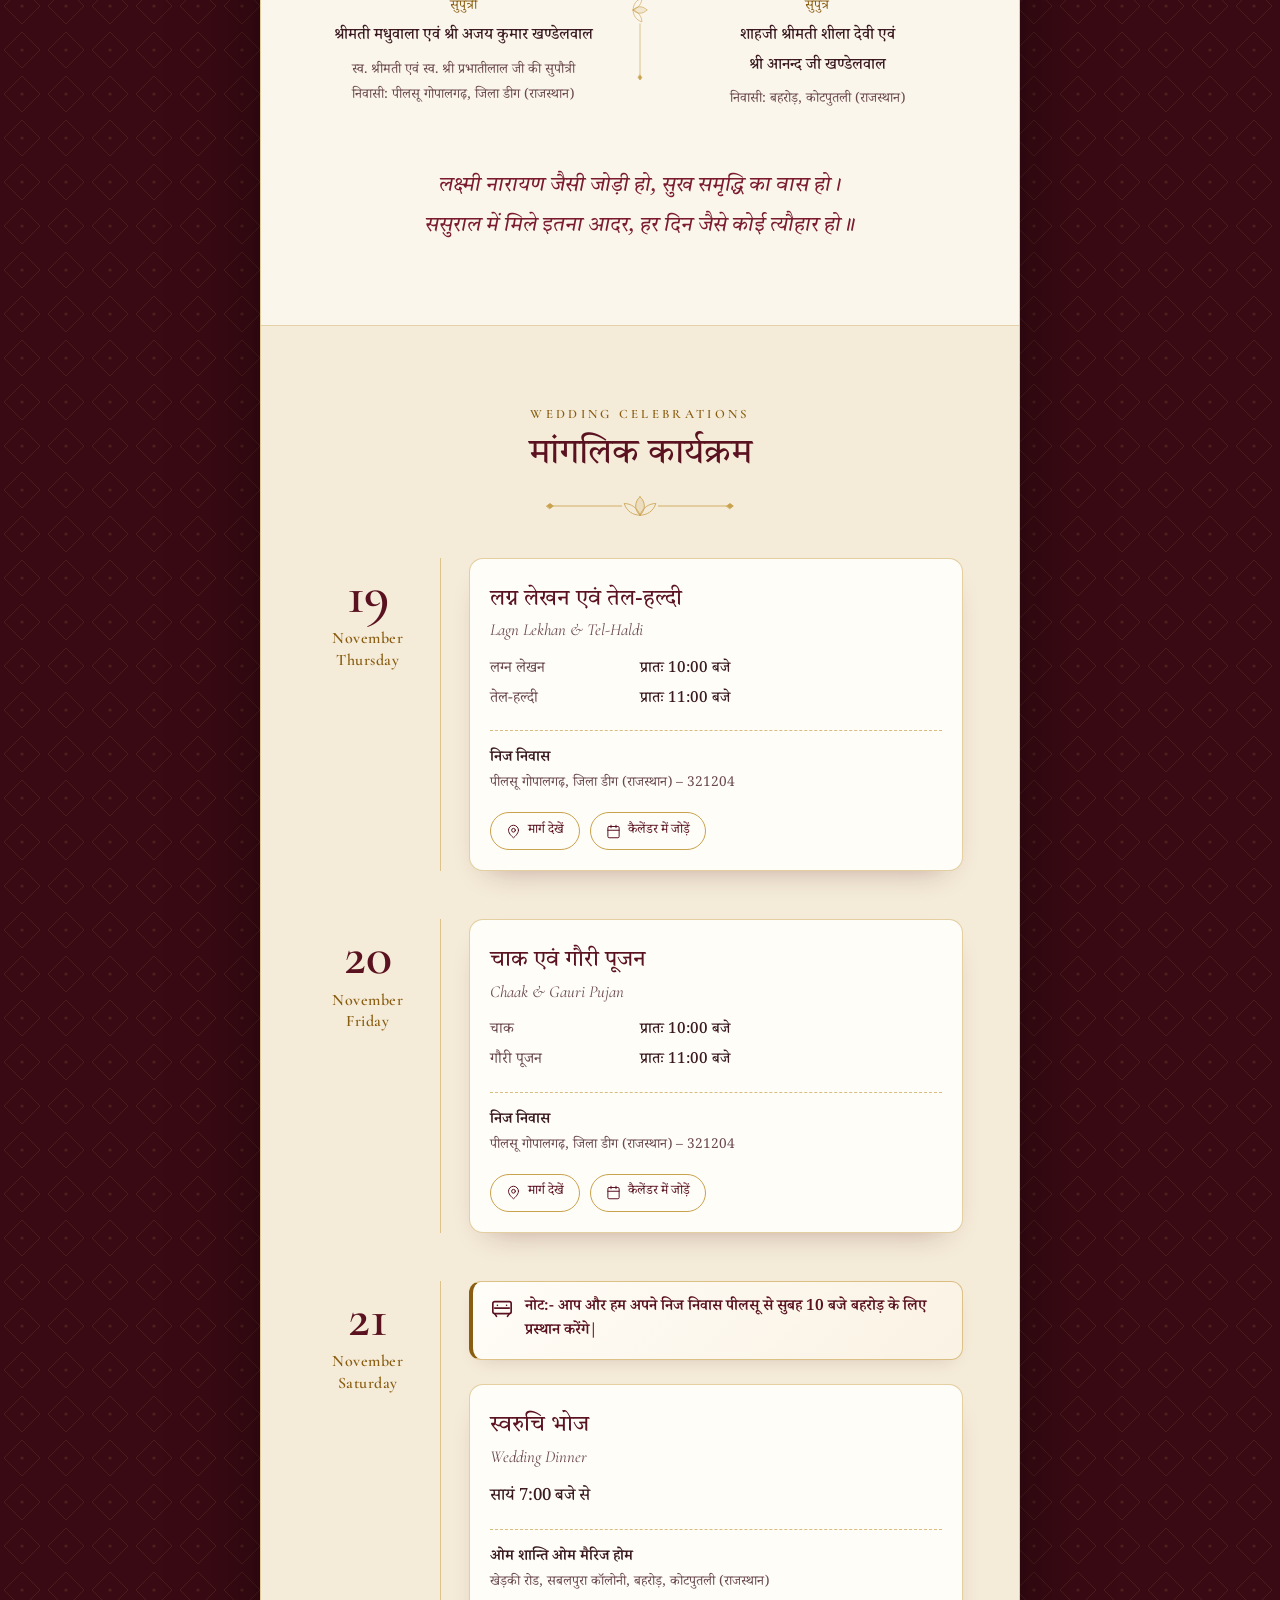
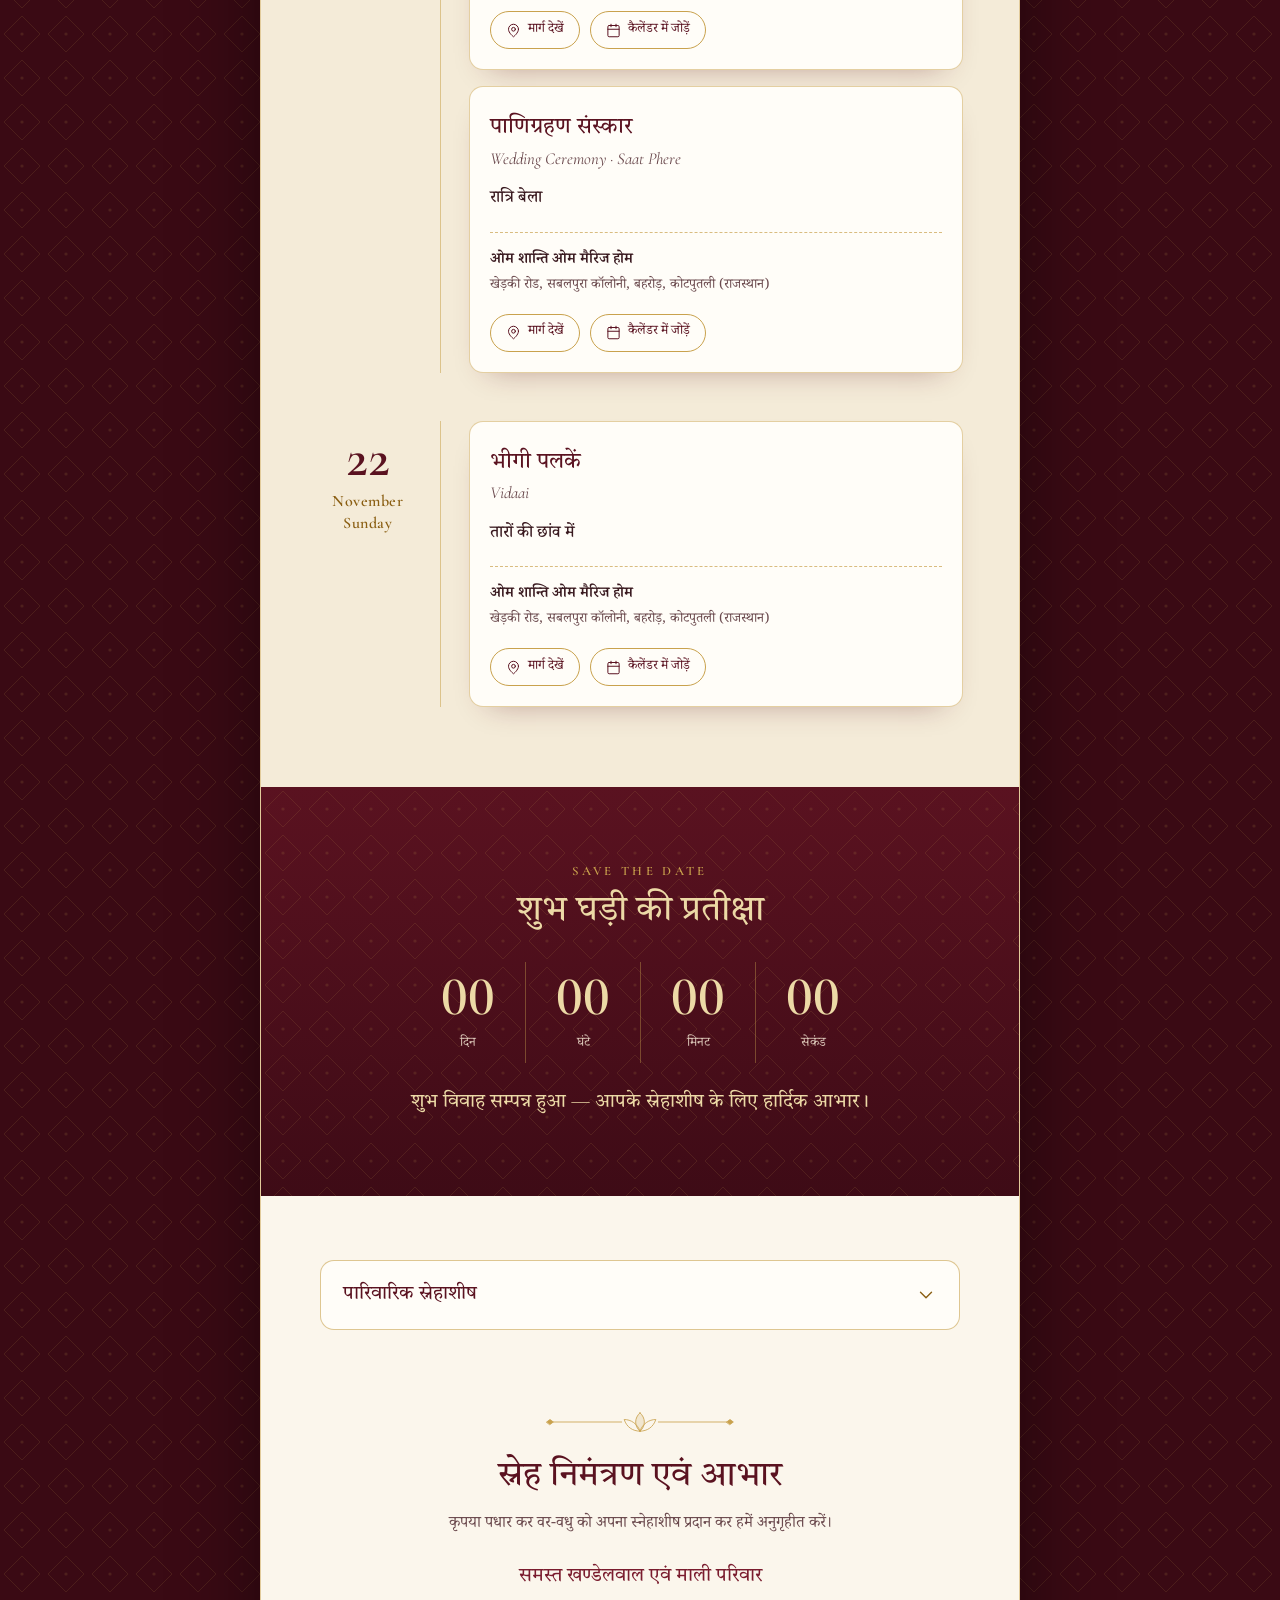
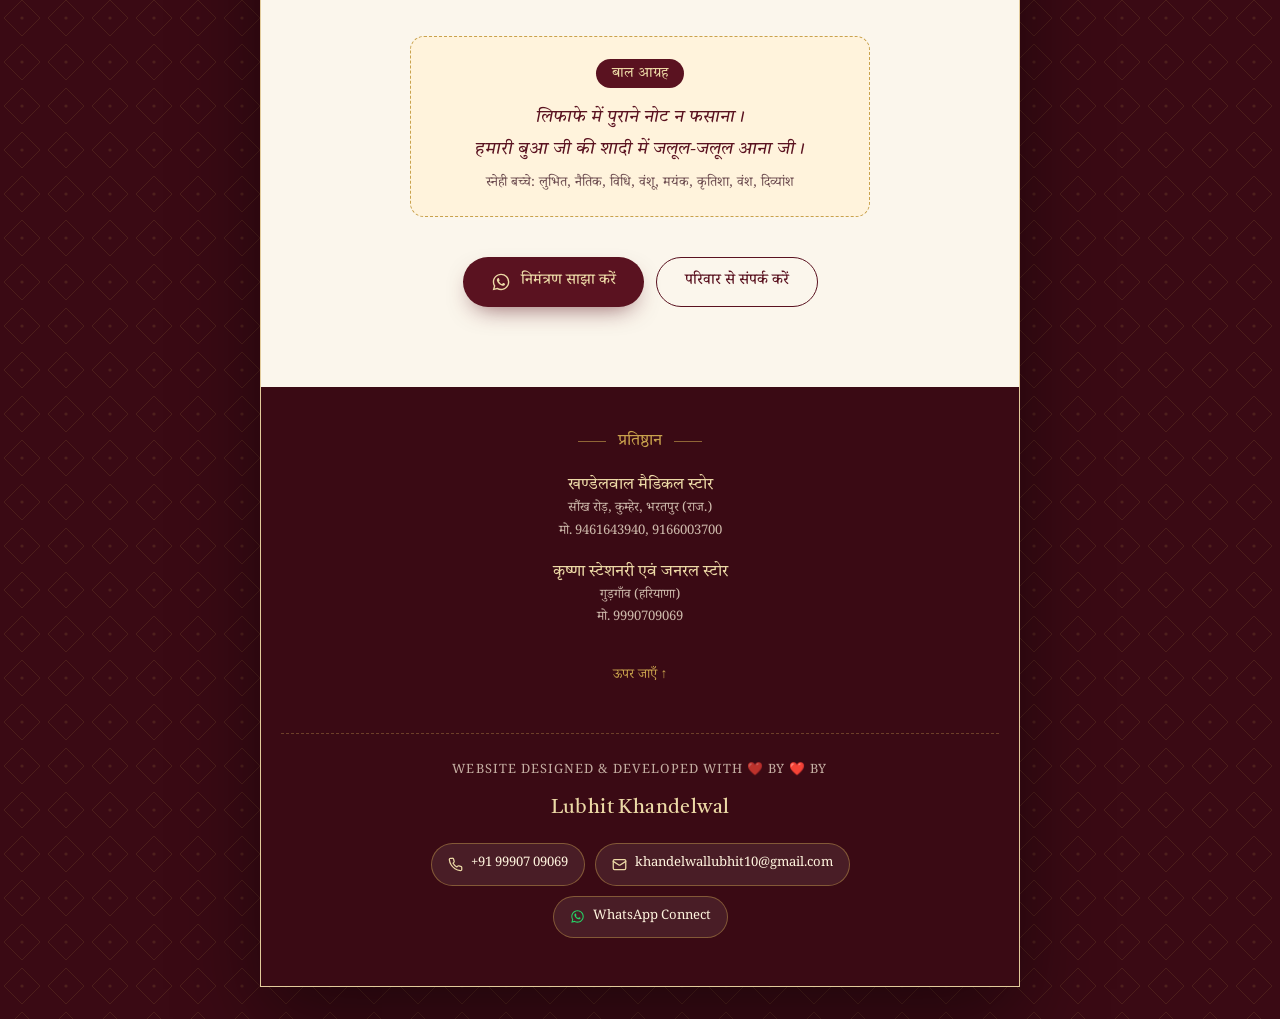
==== commit 831fd469: "Add developer contact details to website footer" ====
--- a/index.html
+++ b/index.html
@@ -210,6 +210,25 @@
     <footer class="footer">
       <div id="firms" class="firms"></div>
       <button id="btnBackToTop" class="to-top" type="button">ऊपर जाएँ ↑</button>
+
+      <div id="developerCredit" class="dev-credit">
+        <p class="dev-tagline" id="devTagline">Website Designed &amp; Developed with <span class="heart">❤️</span> by</p>
+        <h3 class="dev-name" id="devName">Lubhit Khandelwal</h3>
+        <div class="dev-links">
+          <a id="devPhone" class="dev-link" href="#" target="_blank" rel="noopener noreferrer">
+            <svg viewBox="0 0 24 24" fill="none" stroke="currentColor" stroke-width="2" stroke-linecap="round" stroke-linejoin="round" aria-hidden="true"><path d="M22 16.92v3a2 2 0 0 1-2.18 2 19.79 19.79 0 0 1-8.63-3.07 19.5 19.5 0 0 1-6-6 19.79 19.79 0 0 1-3.07-8.67A2 2 0 0 1 4.11 2h3a2 2 0 0 1 2 1.72 12.84 12.84 0 0 0 .7 2.81 2 2 0 0 1-.45 2.11L8.09 9.91a16 16 0 0 0 6 6l1.27-1.27a2 2 0 0 1 2.11-.45 12.84 12.84 0 0 0 2.81.7A2 2 0 0 1 22 16.92z"/></svg>
+            <span id="devPhoneText">+91 99907 09069</span>
+          </a>
+          <a id="devEmail" class="dev-link" href="mailto:khandelwallubhit10@gmail.com">
+            <svg viewBox="0 0 24 24" fill="none" stroke="currentColor" stroke-width="2" stroke-linecap="round" stroke-linejoin="round" aria-hidden="true"><rect width="20" height="16" x="2" y="4" rx="2"/><path d="m22 7-8.97 5.7a1.94 1.94 0 0 1-2.06 0L2 7"/></svg>
+            <span id="devEmailText">khandelwallubhit10@gmail.com</span>
+          </a>
+          <a id="devWhatsapp" class="dev-link dev-link-wa" href="#" target="_blank" rel="noopener noreferrer">
+            <svg viewBox="0 0 24 24" fill="currentColor" aria-hidden="true"><path d="M12.04 2C6.58 2 2.13 6.45 2.13 11.91c0 1.75.46 3.45 1.32 4.95L2.05 22l5.25-1.38a9.9 9.9 0 0 0 4.74 1.21c5.46 0 9.91-4.45 9.91-9.91 0-2.65-1.03-5.14-2.9-7.01A9.82 9.82 0 0 0 12.04 2Zm0 18.15c-1.48 0-2.93-.39-4.19-1.14l-.3-.18-3.12.82.83-3.04-.2-.32a8.2 8.2 0 0 1-1.26-4.38c0-4.54 3.7-8.24 8.25-8.24 2.2 0 4.26.86 5.82 2.42a8.18 8.18 0 0 1 2.41 5.83c0 4.54-3.7 8.23-8.24 8.23Zm4.52-6.16c-.25-.12-1.47-.72-1.7-.8-.22-.09-.39-.13-.55.12-.17.25-.64.8-.79.97-.14.17-.29.19-.54.06-.25-.12-1.05-.39-2-1.24-.74-.66-1.24-1.47-1.38-1.72-.15-.25-.02-.38.11-.51.11-.11.25-.29.37-.44.13-.14.17-.25.25-.41.08-.17.04-.31-.02-.44-.06-.12-.55-1.33-.76-1.82-.2-.48-.4-.41-.55-.42h-.47c-.17 0-.44.06-.67.31-.23.25-.86.85-.86 2.05s.88 2.36 1 2.53c.13.17 1.72 2.62 4.16 3.67.58.25 1.03.4 1.38.51.58.19 1.11.16 1.53.1.47-.07 1.43-.59 1.64-1.17.2-.58.2-1.08.14-1.18-.06-.1-.22-.16-.3-.2Z"/></svg>
+            <span>WhatsApp Connect</span>
+          </a>
+        </div>
+      </div>
     </footer>
   </main>
 
--- a/styles.css
+++ b/styles.css
@@ -461,3 +461,74 @@
   font-weight: 600;
   margin: 0;
 }
+
+/* ---------- Developer Credit ---------- */
+.dev-credit {
+  margin-top: 36px;
+  padding-top: 26px;
+  border-top: 1px dashed rgba(201, 162, 77, 0.35);
+  text-align: center;
+}
+.dev-tagline {
+  font-family: var(--f-body);
+  font-size: 0.8rem;
+  letter-spacing: 0.08em;
+  text-transform: uppercase;
+  color: rgba(255, 244, 222, 0.7);
+  margin-bottom: 6px;
+}
+.dev-tagline .heart {
+  color: #ff5c7c;
+  display: inline-block;
+  animation: pulseHeart 1.8s infinite ease-in-out;
+}
+@keyframes pulseHeart {
+  0%, 100% { transform: scale(1); }
+  50% { transform: scale(1.22); }
+}
+.dev-name {
+  font-family: var(--f-display);
+  font-weight: 500;
+  font-size: 1.28rem;
+  color: var(--gold-light);
+  letter-spacing: 0.02em;
+  margin: 0 0 16px;
+}
+.dev-links {
+  display: flex;
+  flex-wrap: wrap;
+  justify-content: center;
+  align-items: center;
+  gap: 10px;
+  max-width: 580px;
+  margin: 0 auto;
+}
+.dev-link {
+  display: inline-flex;
+  align-items: center;
+  gap: 8px;
+  padding: 8px 16px;
+  border-radius: 999px;
+  font-size: 0.82rem;
+  background: rgba(255, 255, 255, 0.08);
+  border: 1px solid rgba(201, 162, 77, 0.45);
+  color: #FFF4DE;
+  text-decoration: none;
+  transition: all 0.25s ease;
+}
+.dev-link:hover {
+  background: rgba(201, 162, 77, 0.25);
+  border-color: var(--gold-light);
+  color: #FFFFFF;
+  transform: translateY(-2px);
+  box-shadow: 0 4px 12px rgba(0, 0, 0, 0.25);
+}
+.dev-link svg {
+  width: 15px;
+  height: 15px;
+  color: var(--gold-light);
+  flex-shrink: 0;
+}
+.dev-link-wa svg {
+  color: #25D366;
+}
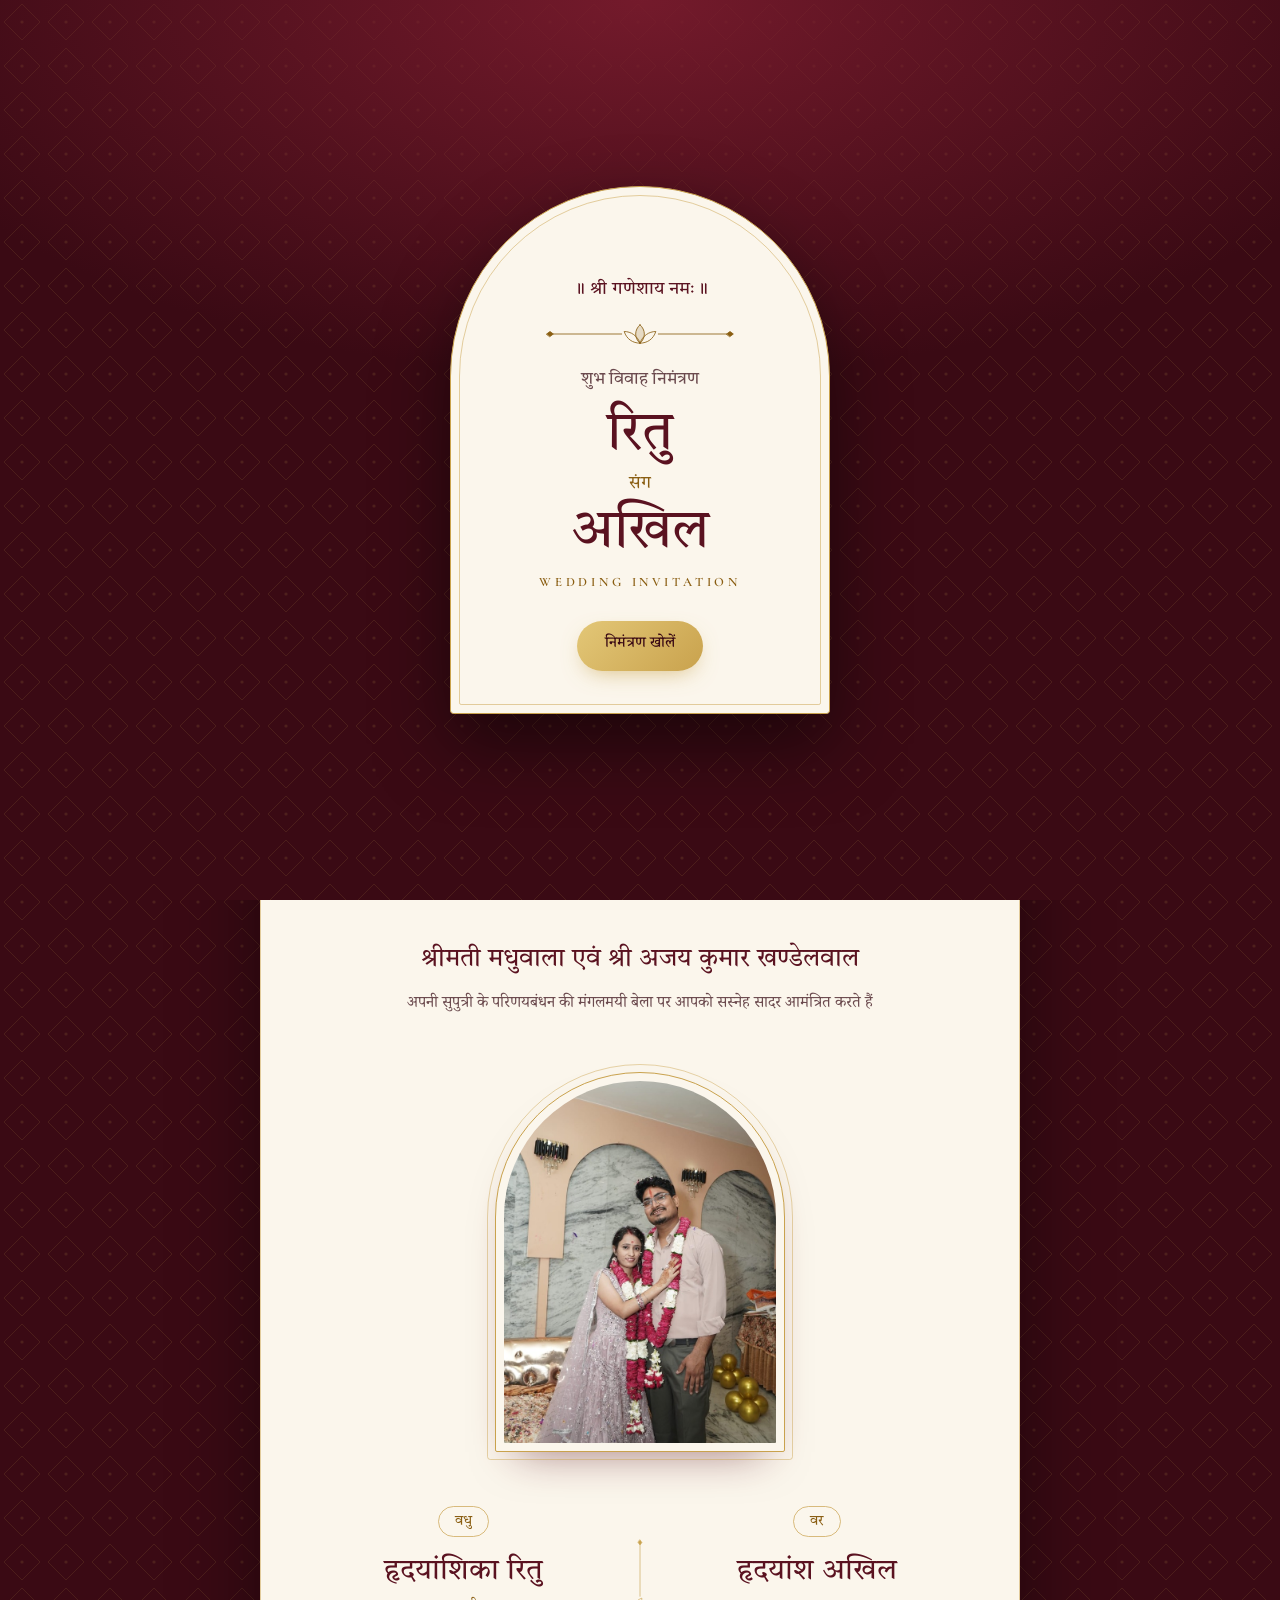
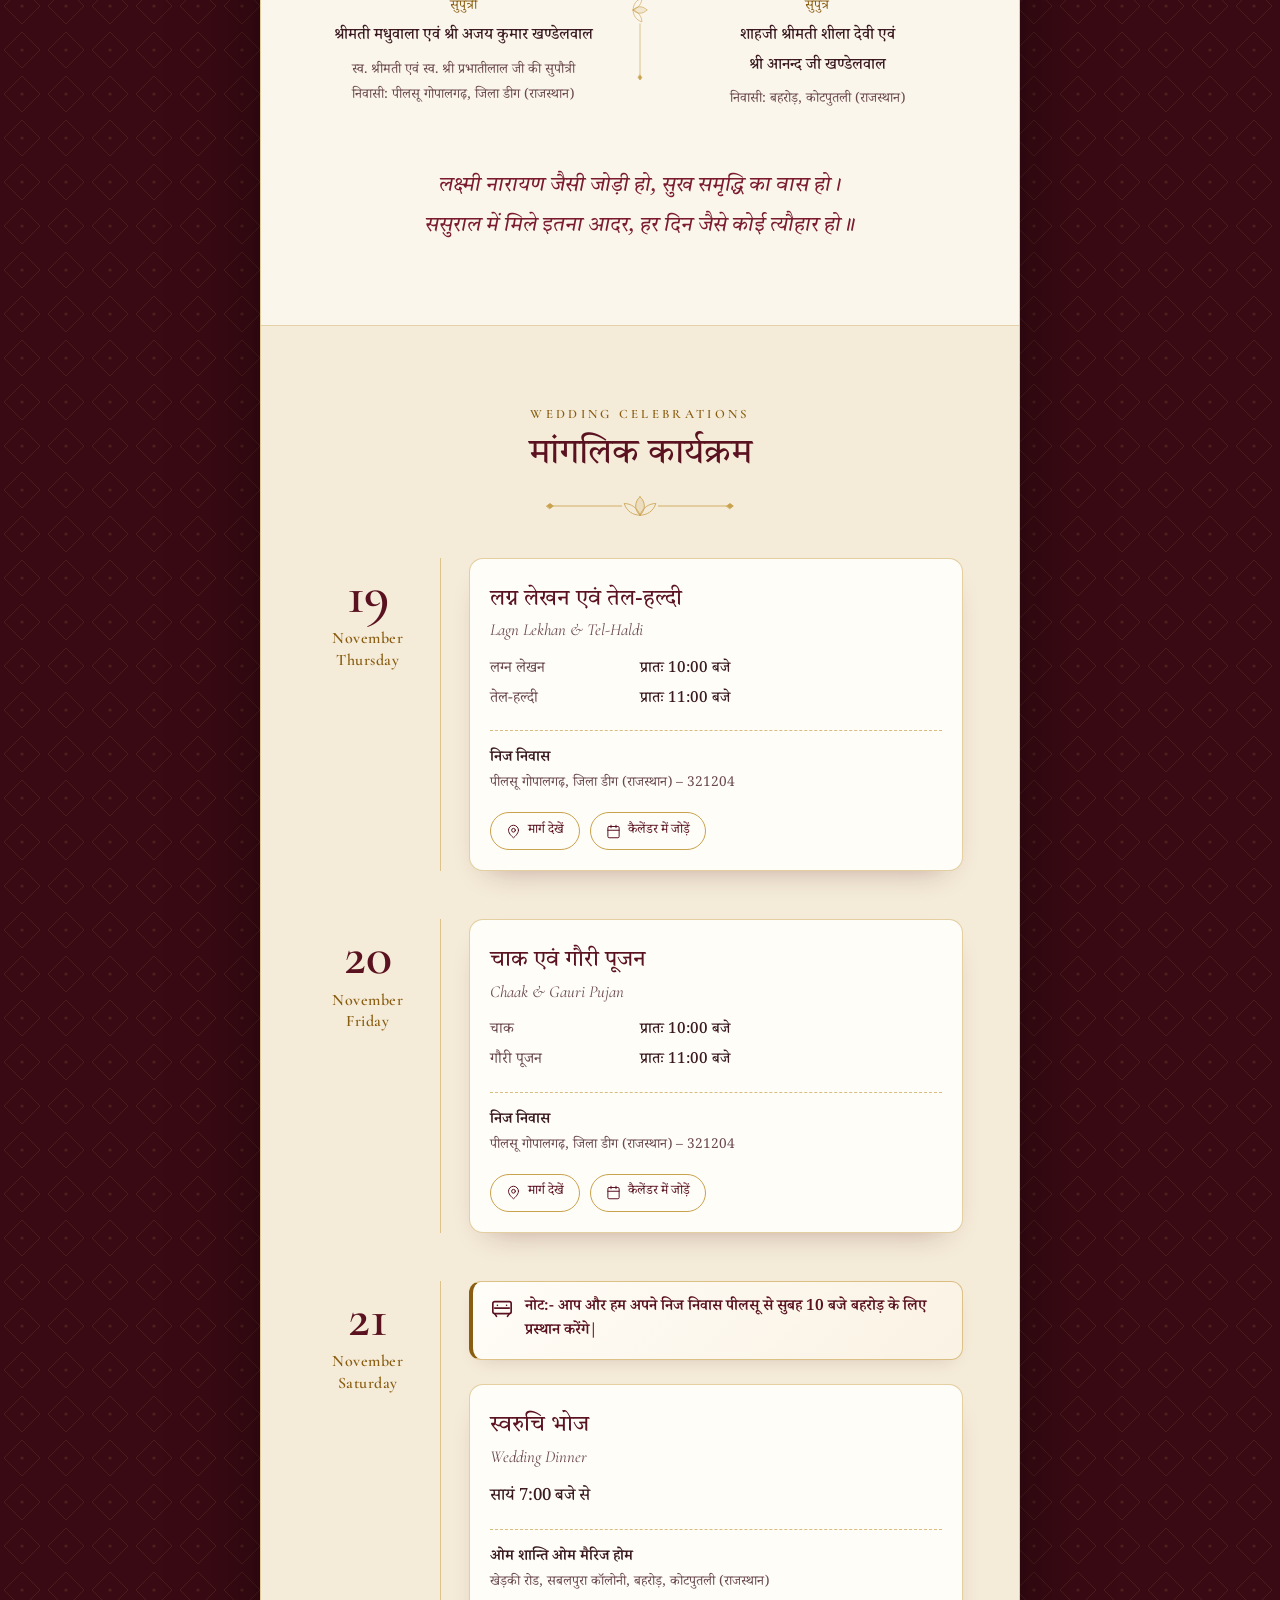
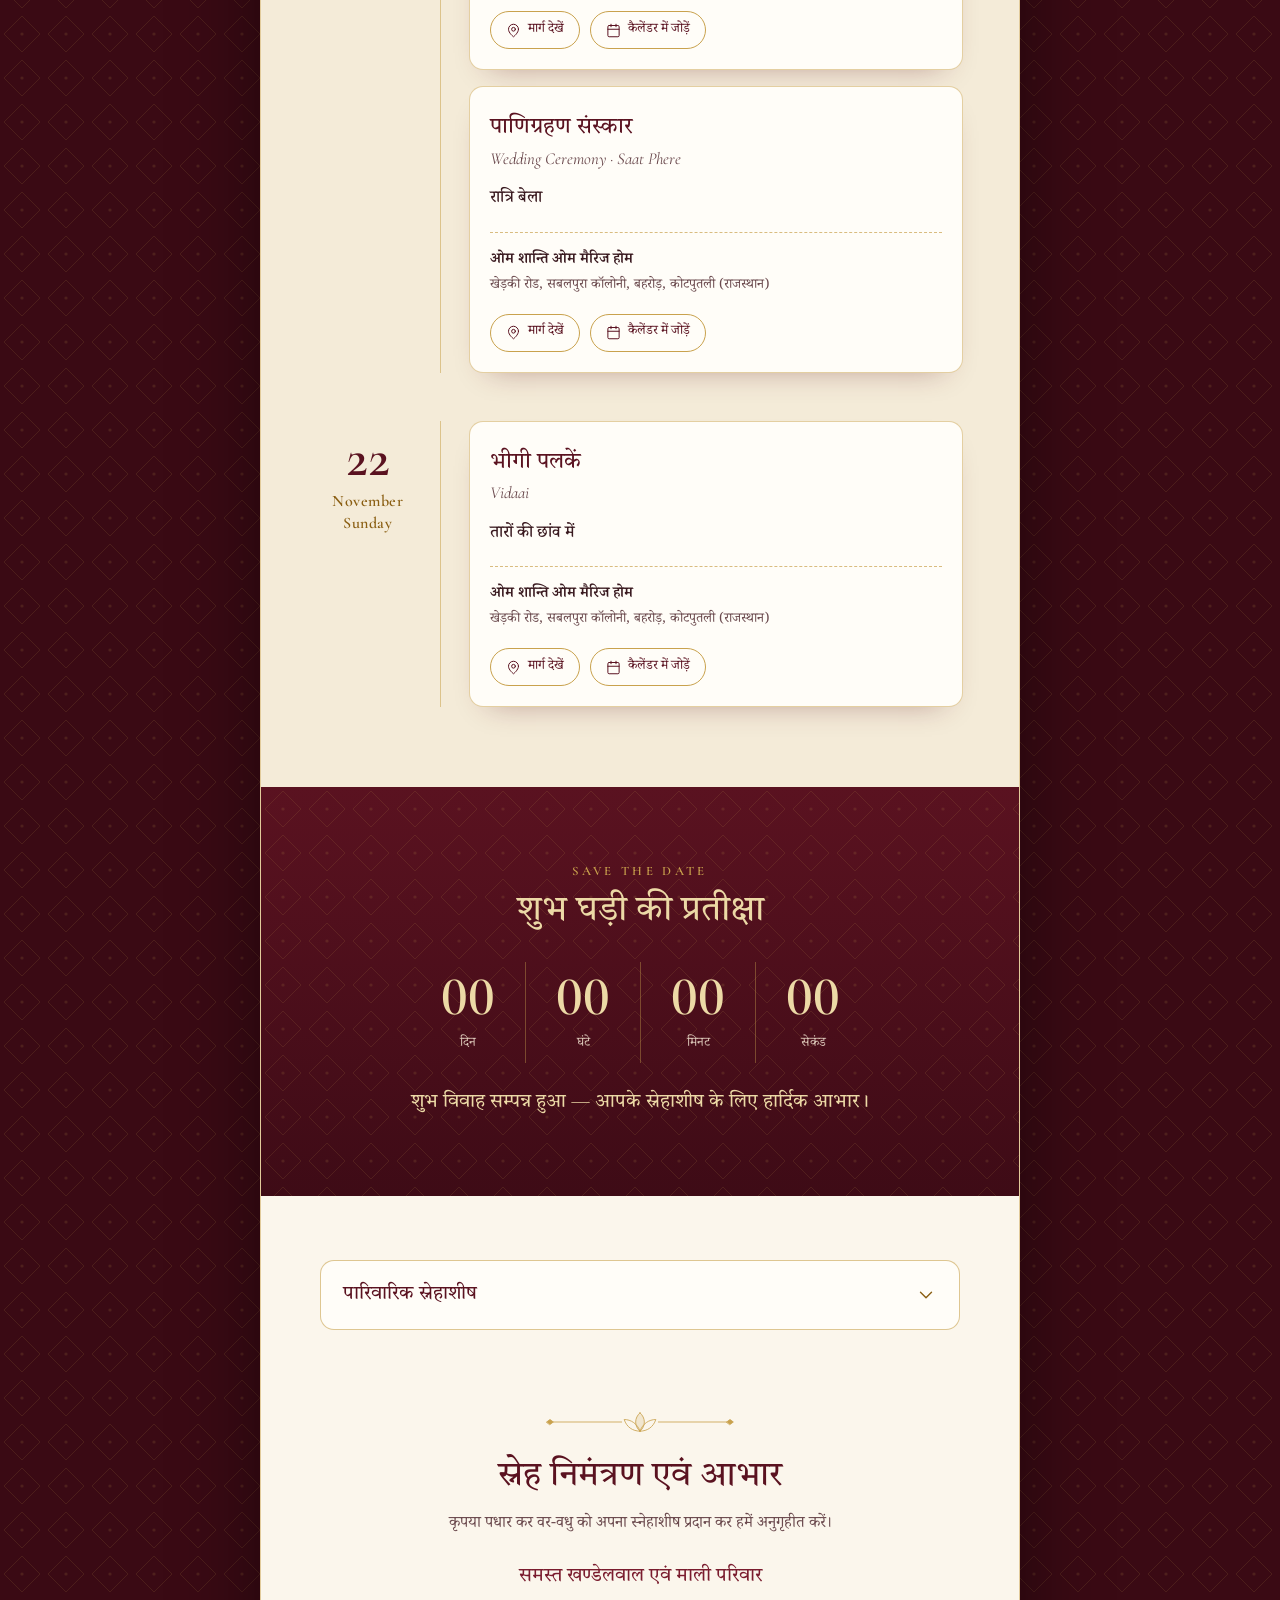
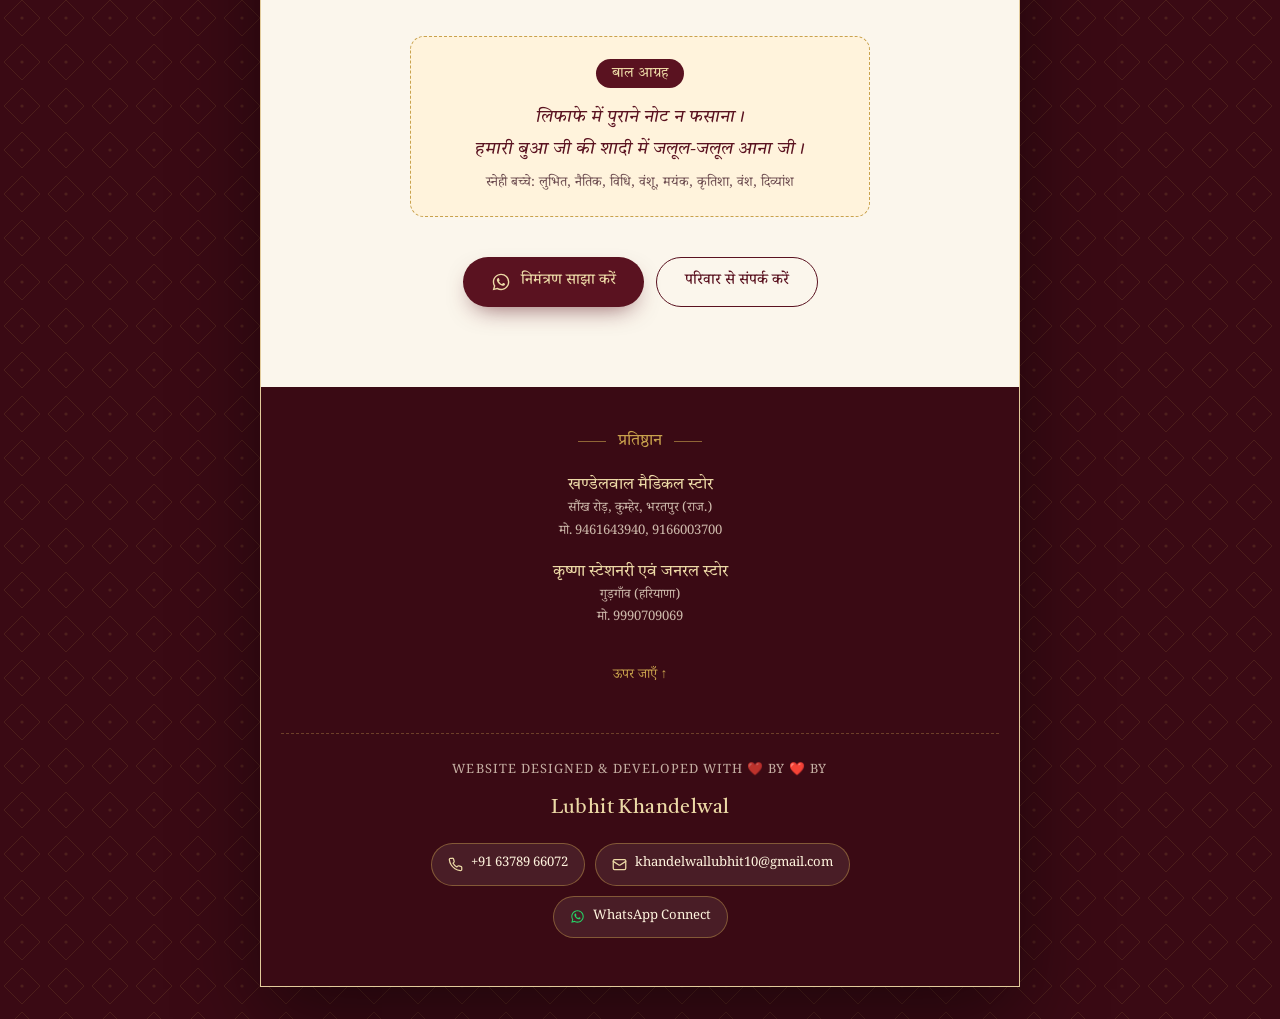
==== commit 5ca8bb1b: "Update developer phone number to +91 6378966072" ====
--- a/index.html
+++ b/index.html
@@ -217,7 +217,7 @@
         <div class="dev-links">
           <a id="devPhone" class="dev-link" href="#" target="_blank" rel="noopener noreferrer">
             <svg viewBox="0 0 24 24" fill="none" stroke="currentColor" stroke-width="2" stroke-linecap="round" stroke-linejoin="round" aria-hidden="true"><path d="M22 16.92v3a2 2 0 0 1-2.18 2 19.79 19.79 0 0 1-8.63-3.07 19.5 19.5 0 0 1-6-6 19.79 19.79 0 0 1-3.07-8.67A2 2 0 0 1 4.11 2h3a2 2 0 0 1 2 1.72 12.84 12.84 0 0 0 .7 2.81 2 2 0 0 1-.45 2.11L8.09 9.91a16 16 0 0 0 6 6l1.27-1.27a2 2 0 0 1 2.11-.45 12.84 12.84 0 0 0 2.81.7A2 2 0 0 1 22 16.92z"/></svg>
-            <span id="devPhoneText">+91 99907 09069</span>
+            <span id="devPhoneText">+91 63789 66072</span>
           </a>
           <a id="devEmail" class="dev-link" href="mailto:khandelwallubhit10@gmail.com">
             <svg viewBox="0 0 24 24" fill="none" stroke="currentColor" stroke-width="2" stroke-linecap="round" stroke-linejoin="round" aria-hidden="true"><rect width="20" height="16" x="2" y="4" rx="2"/><path d="m22 7-8.97 5.7a1.94 1.94 0 0 1-2.06 0L2 7"/></svg>
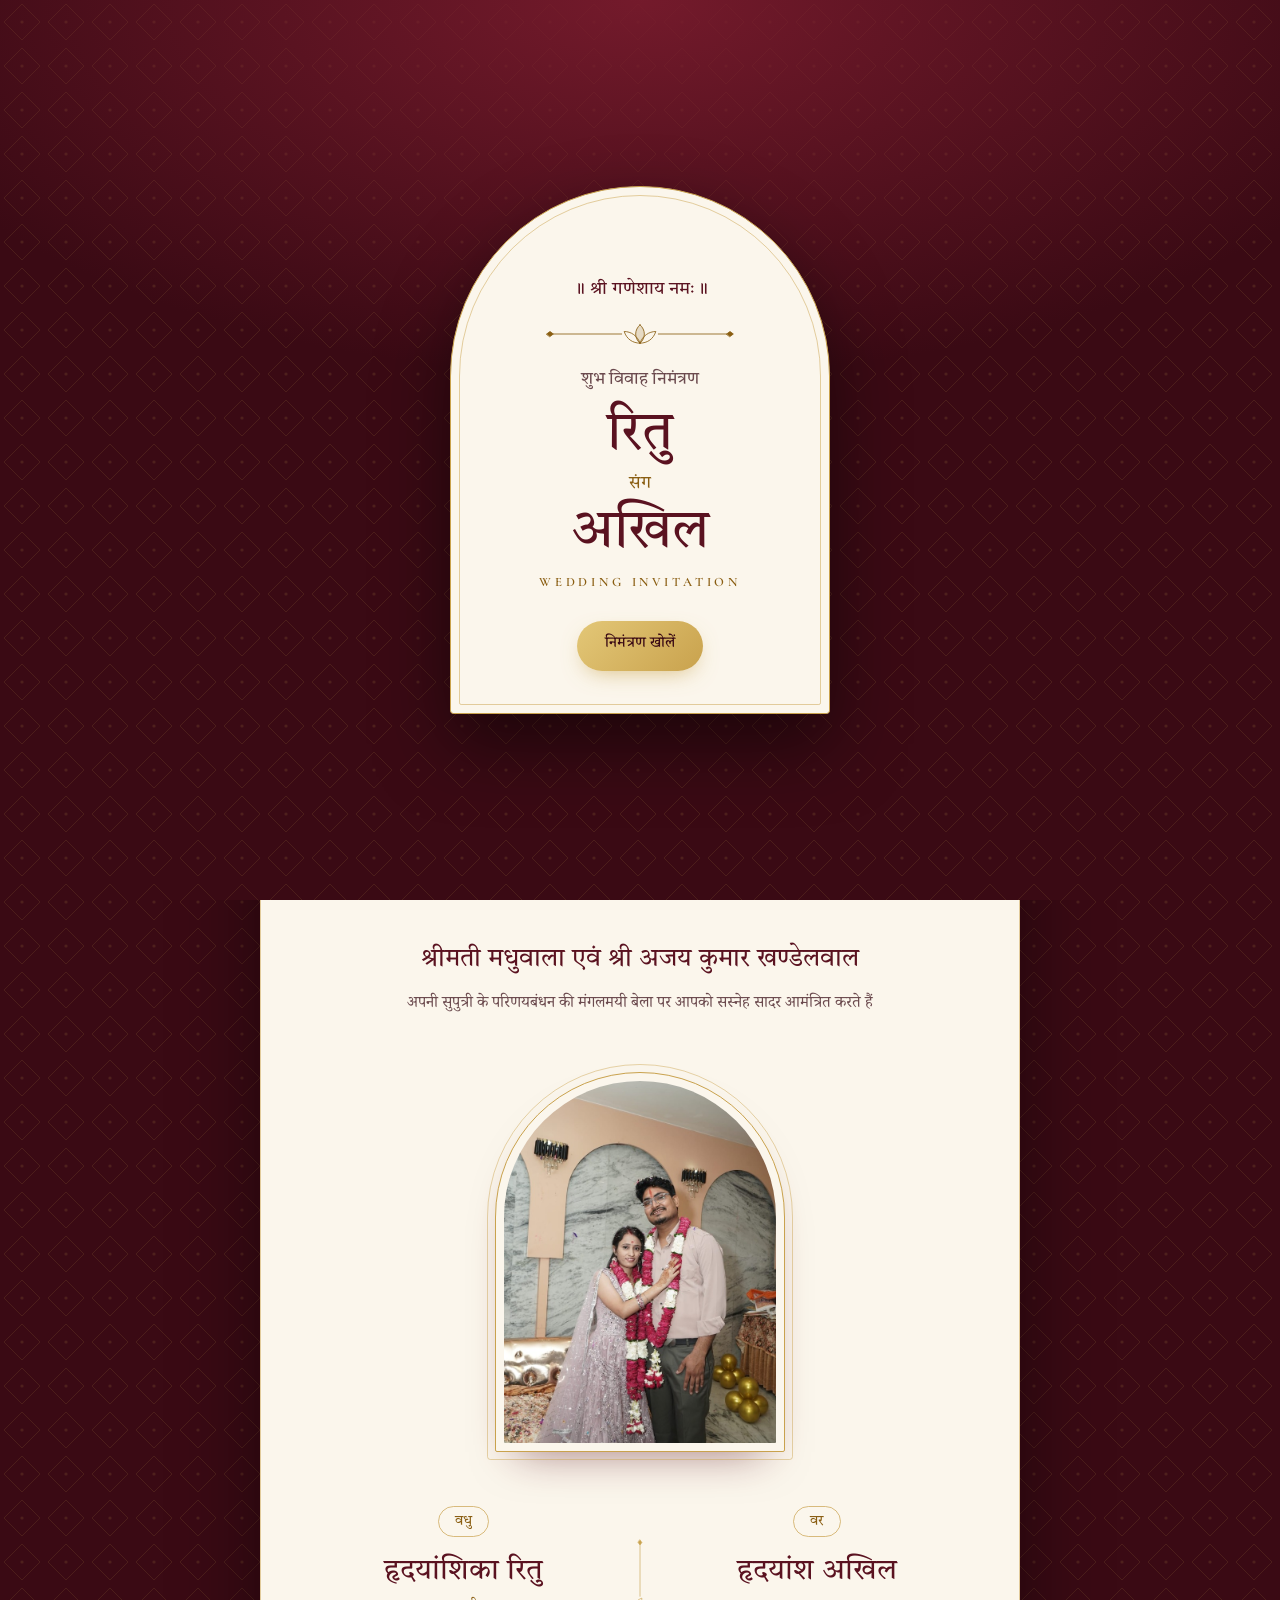
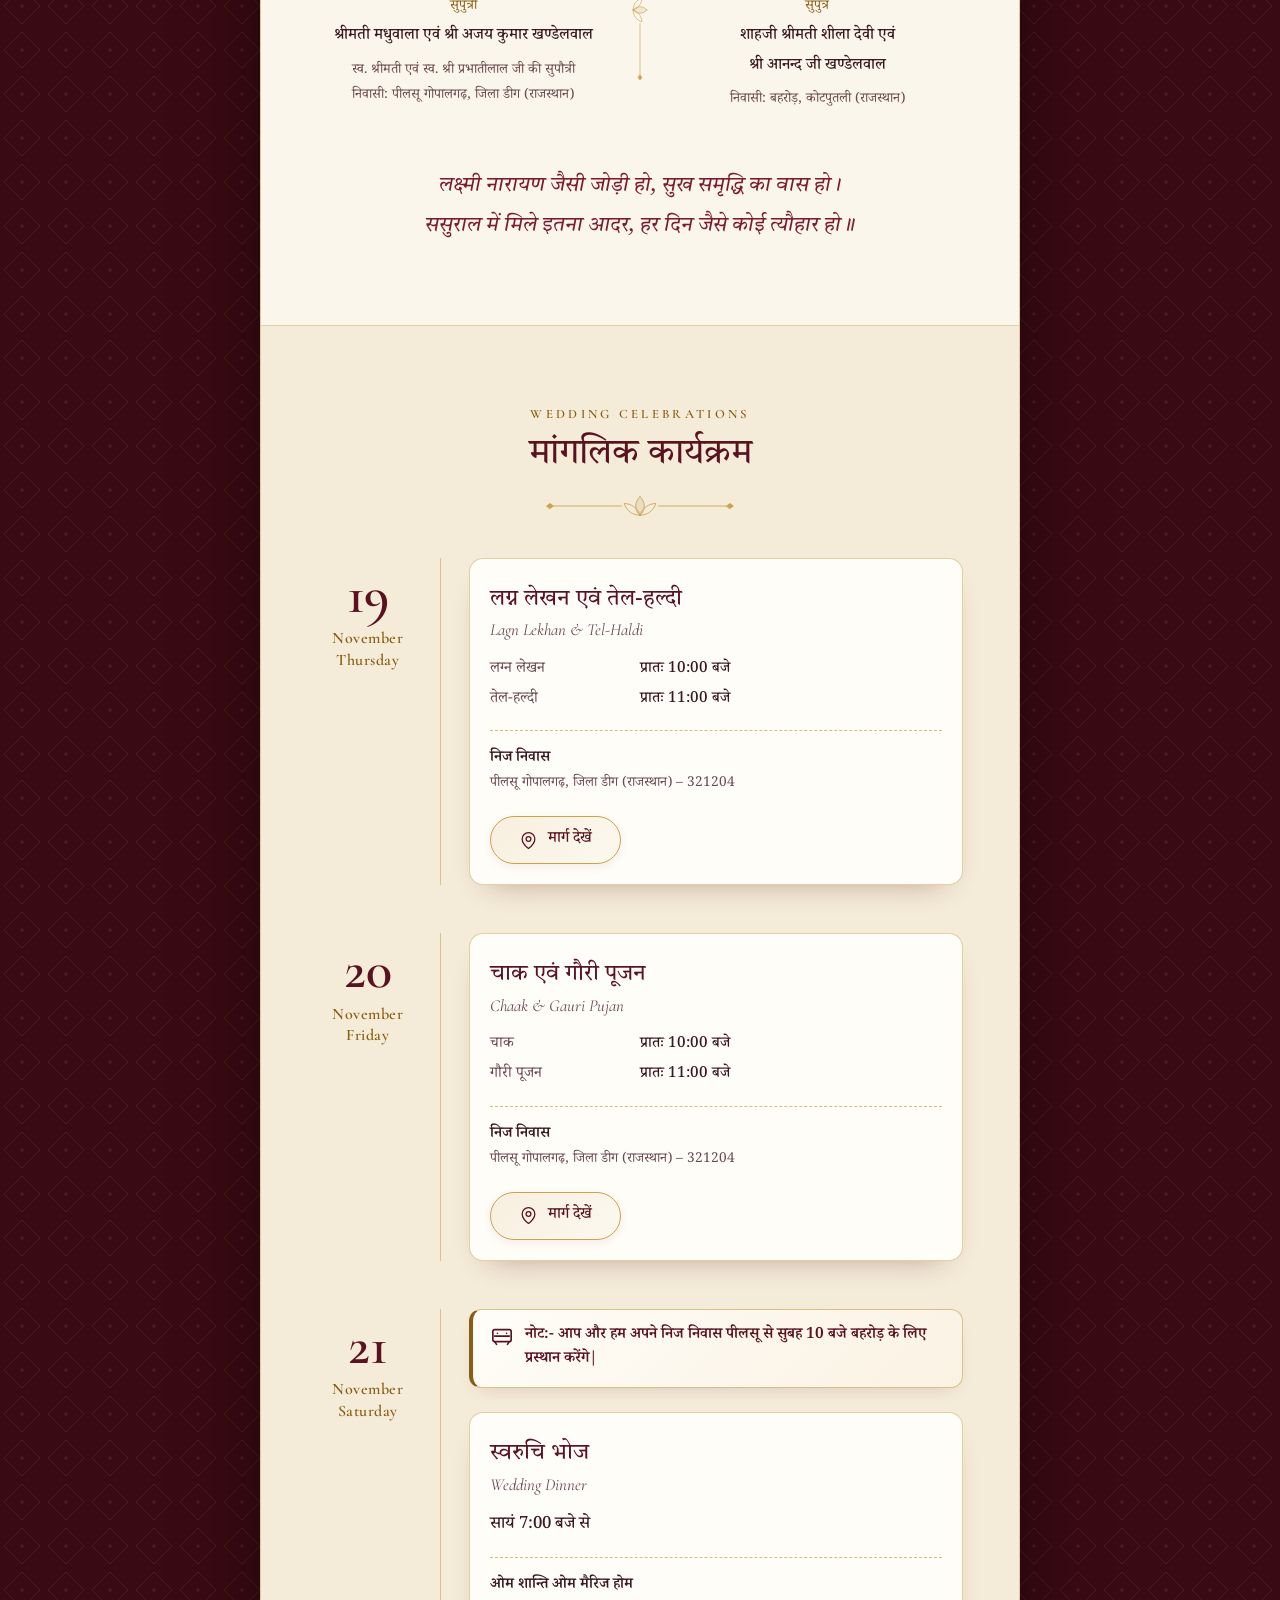
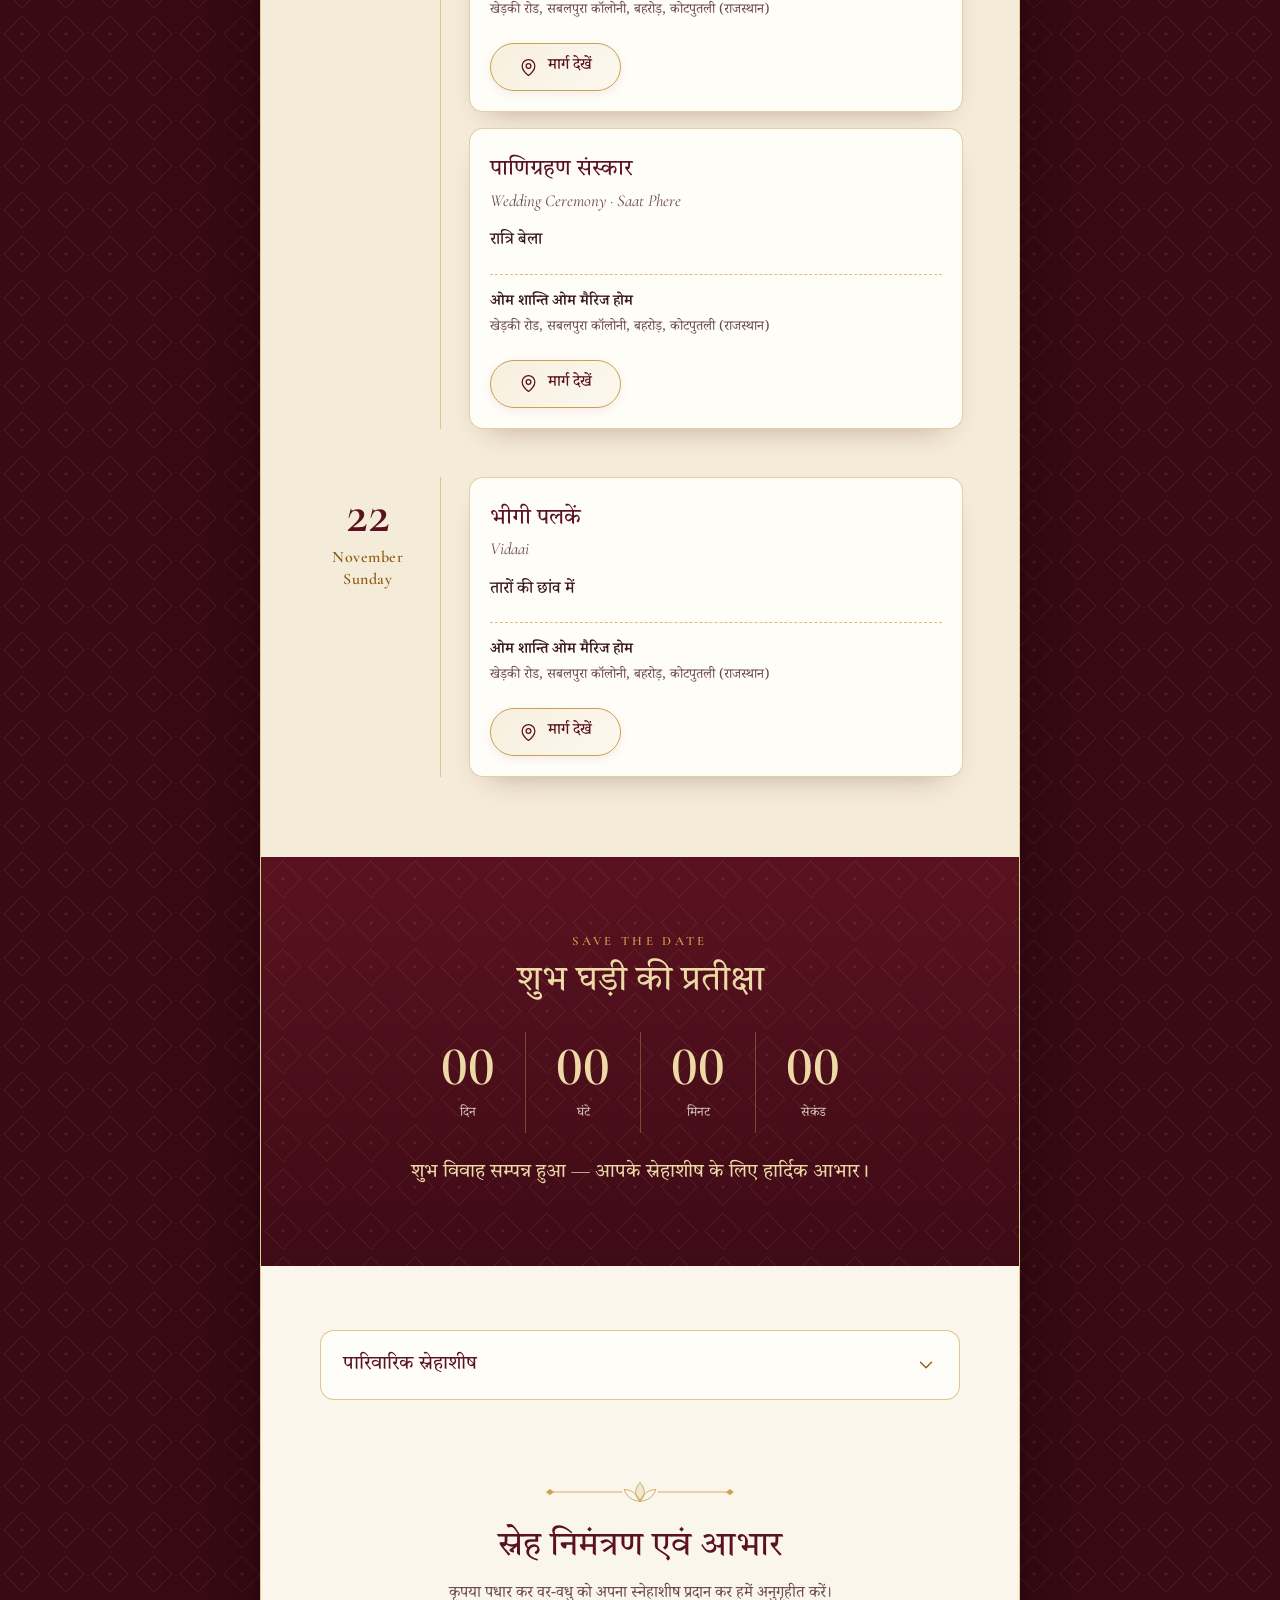
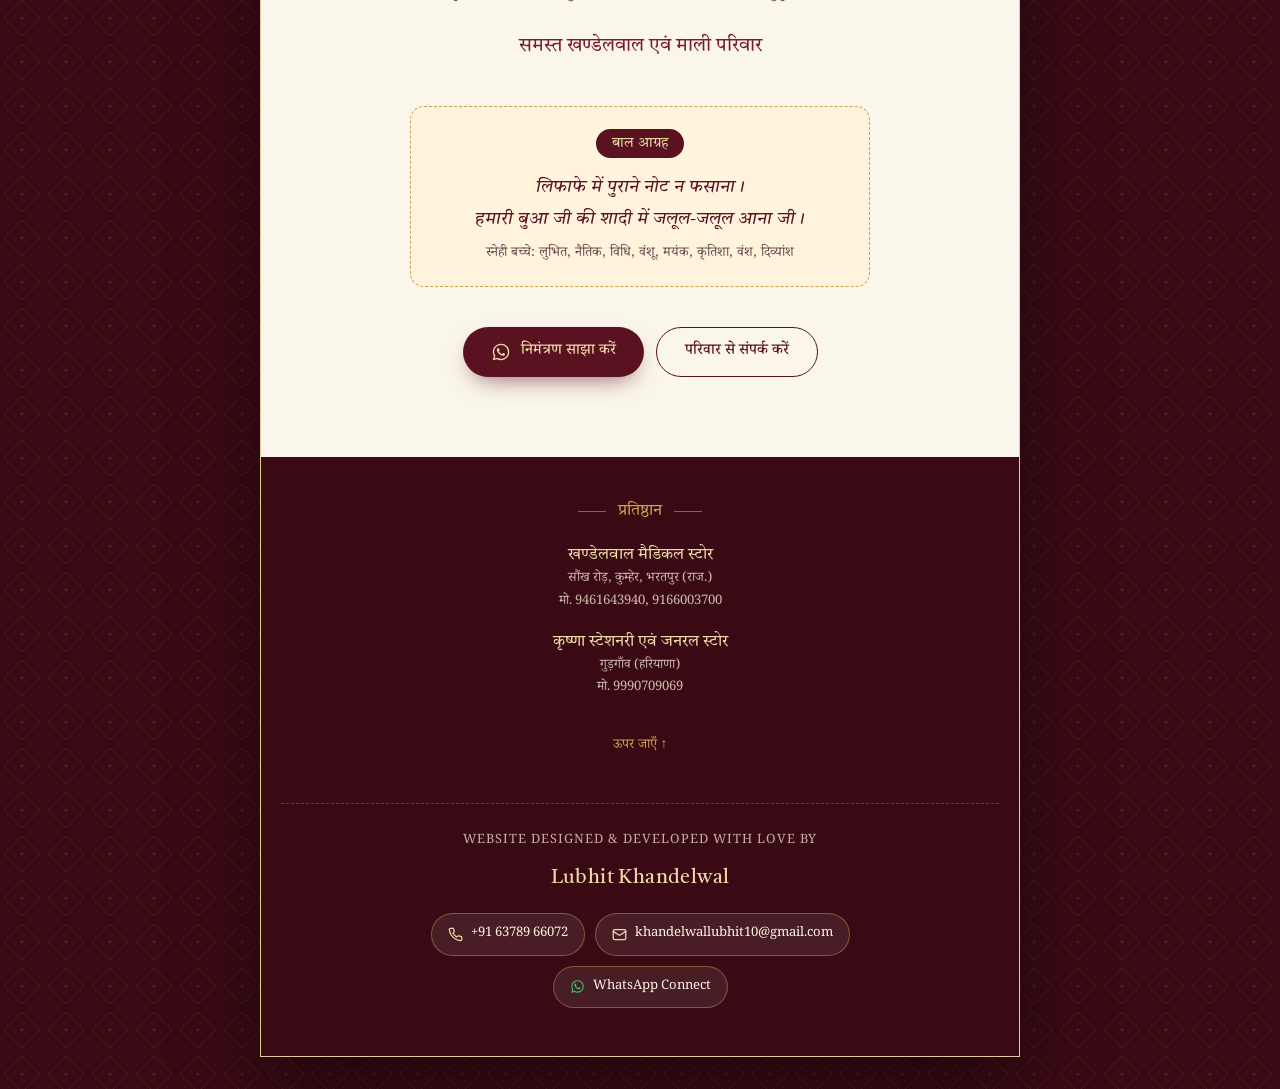
==== commit 3ea0ed92: "Replace heart emoji with 'love' in developer credits" ====
--- a/index.html
+++ b/index.html
@@ -212,7 +212,7 @@
       <button id="btnBackToTop" class="to-top" type="button">ऊपर जाएँ ↑</button>
 
       <div id="developerCredit" class="dev-credit">
-        <p class="dev-tagline" id="devTagline">Website Designed &amp; Developed with <span class="heart">❤️</span> by</p>
+        <p class="dev-tagline" id="devTagline">Website Designed &amp; Developed with love by</p>
         <h3 class="dev-name" id="devName">Lubhit Khandelwal</h3>
         <div class="dev-links">
           <a id="devPhone" class="dev-link" href="#" target="_blank" rel="noopener noreferrer">
--- a/styles.css
+++ b/styles.css
@@ -318,17 +318,22 @@
 .venue strong { display: block; font-weight: 600; font-size: 0.95rem; }
 .venue p { font-size: 0.85rem; color: var(--muted); line-height: 1.7; }
 
-.event-actions { display: flex; flex-wrap: wrap; justify-content: center; gap: 10px; margin-top: 16px; }
+.event-actions { display: flex; flex-wrap: wrap; justify-content: center; gap: 10px; margin-top: 20px; }
 .chip {
-  display: inline-flex; align-items: center; gap: 7px;
-  padding: 7px 15px; min-height: 38px;
-  border: 1px solid var(--gold); border-radius: 999px;
-  font-size: 0.82rem; line-height: 1.3; color: var(--maroon);
-  transition: background 0.25s, color 0.25s;
-}
-.chip svg { width: 15px; height: 15px; }
-.chip:hover { background: var(--maroon); border-color: var(--maroon); color: var(--gold-light); }
-
+  display: inline-flex; align-items: center; justify-content: center; gap: 10px;
+  padding: 12px 28px; min-height: 48px;
+  border: 1.5px solid var(--gold); border-radius: 999px;
+  background: linear-gradient(135deg, rgba(201, 162, 77, 0.15) 0%, rgba(201, 162, 77, 0.05) 100%);
+  font-size: 0.98rem; font-weight: 500; line-height: 1.3; color: var(--maroon);
+  box-shadow: 0 3px 10px rgba(114, 20, 34, 0.08);
+  transition: all 0.25s ease;
+}
+.chip svg { width: 19px; height: 19px; flex-shrink: 0; color: var(--maroon); transition: color 0.25s, transform 0.25s; }
+.chip:hover {
+  background: var(--maroon); border-color: var(--maroon); color: var(--gold-light);
+  transform: translateY(-2px); box-shadow: 0 6px 16px rgba(114, 20, 34, 0.24);
+}
+.chip:hover svg { color: var(--gold-light); transform: scale(1.1); }
 .bus-note {
   display: flex; align-items: center; justify-content: center; gap: 10px;
   max-width: 520px; margin: 36px auto 0; padding: 12px 18px;
